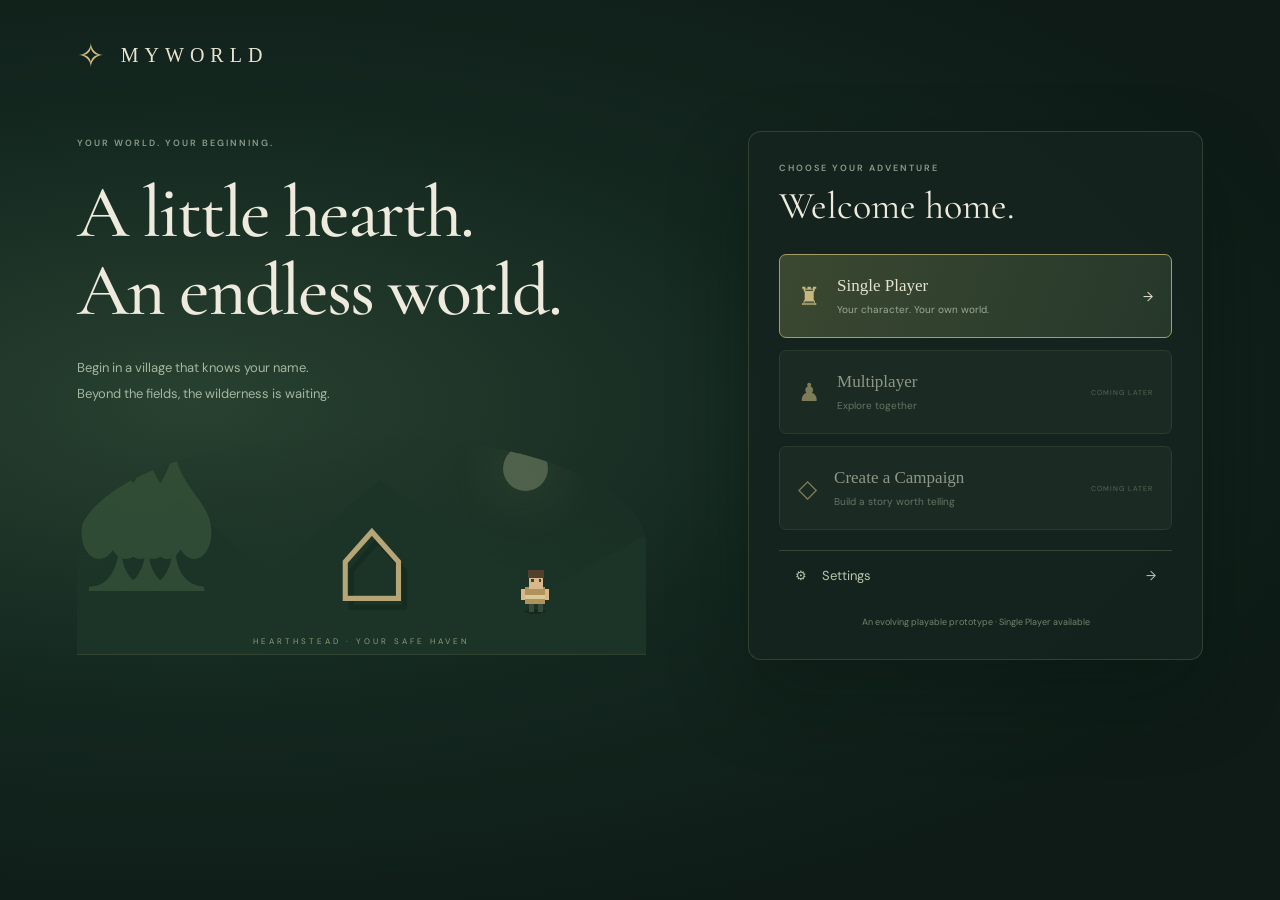
==== prototype/index.html @ 5b22a3a5 "init" ====
<!doctype html>
<html lang="en">
<head>
  <meta charset="utf-8"><meta name="viewport" content="width=device-width,initial-scale=1">
  <title>MyWorld — The Wilderlands</title>
  <link rel="stylesheet" href="style.css">
</head>
<body class="in-menu">
  <div id="opening" class="opening"></div>
  <main class="game-shell">
    <div class="viewport" id="viewport">
      <canvas id="world" tabindex="0" aria-label="Explore the world using arrow keys or WASD. Press E to interact."></canvas>
      <div class="hud-top-left">
        <div class="location-pill"><span class="live-dot"></span><span id="locationName">Hearthstead</span></div>
        <span class="eyebrow" id="lifeStatus">☀ 07:40 · Safe haven</span>
        <span class="world-label" id="worldName">Ashwood Expanse</span>
      </div>
      <nav class="hud-top-right" aria-label="Game controls">
        <button id="mapToggle" class="quiet">Atlas <kbd>M</kbd></button>
        <button id="questButton" class="quiet">Quests</button>
        <button id="gameSettings" class="quiet">Settings</button>
        <button id="gameMenu" class="quiet">Menu</button>
      </nav>
      <section id="atlasInfo" class="atlas-info" hidden aria-label="Atlas information">
        <span class="eyebrow">YOUR DISCOVERED WORLD</span>
        <strong id="explored">0% explored</strong>
        <span id="coordinates"></span>
        <div class="legend"><span><i class="safe"></i> Safe haven</span><span><i class="town"></i> Settlement</span><span><i class="ruin"></i> Ruins</span><span><i class="rift"></i> Rift</span></div>
      </section>
      <section class="player-hud" aria-label="Character status">
        <div class="avatar" id="travellerAvatar"></div>
        <div class="player-hud-details"><div class="eyebrow"><span id="travellerLabel">Traveller</span><span id="level">LV. 1</span></div><div class="health-row"><span>HP</span><div class="health-track"><i id="hpBar"></i></div><b id="hpText">60 / 60</b></div><div class="player-resources"><span id="wallet">45 gold</span><span id="petStatus">No companion yet</span></div></div>
      </section>
      <nav class="hud-bottom-right" aria-label="Your belongings">
        <button id="rest" class="quiet" title="Return to your village">⌂ Home</button>
        <button id="satchel" class="quiet">Food & companion</button>
        <button id="binder" class="binder-button">▤ Bustagam <span id="cardCount">4 cards</span></button>
        <button id="sound" class="quiet" title="Toggle ambient sound" aria-label="Toggle ambient sound">♫ Off</button>
      </nav>
      <div id="speechBubble" class="speech-bubble" hidden role="region" aria-label="Character conversation"></div>
      <div id="prompt" class="interaction-prompt" hidden><kbd>E</kbd><span>Interact</span></div>
      <div id="toast" class="toast" role="status"></div>
      <div class="touch-controls"><button data-move="0,-1" aria-label="Move north">↑</button><div><button data-move="-1,0" aria-label="Move west">←</button><button id="touchInteract">E</button><button data-move="1,0" aria-label="Move east">→</button></div><button data-move="0,1" aria-label="Move south">↓</button></div>
    </div>
  </main>
  <dialog id="modal"><div id="modalContent"></div></dialog>
  <script src="world-life.js"></script>
  <script src="game.js"></script>
  <script>bootGame();</script>
</body></html>
---- prototype/style.css ----
@import url('https://fonts.googleapis.com/css2?family=Cormorant+Garamond:wght@400;500;600;700&family=DM+Sans:wght@400;500;600;700&display=swap');
.opening[hidden]{display:none}.opening{position:fixed;inset:0;z-index:200;overflow:auto;background:radial-gradient(ellipse at 15% 45%,#284130 0%,#13271f 42%,#0e1b17 80%);padding:34px 6vw 42px}.in-menu>header,.in-menu>main{visibility:hidden;pointer-events:none}.in-menu{overflow:hidden}.opening-brand{display:flex;align-items:center;gap:16px;color:#d5bd83;font-size:33px}.opening-brand span{font:20px Georgia,serif;letter-spacing:6px;color:#e9e4cf}.menu-layout{max-width:1200px;margin:6vh auto 0;display:grid;grid-template-columns:1.25fr 1fr;gap:8vw;align-items:center}.menu-story h1{font-size:clamp(50px,5.8vw,88px);line-height:1.05;letter-spacing:-2px;margin:25px 0}.menu-story>p{font-size:13px;line-height:2;color:#a5b6a0}.menu-options{border:1px solid #50604480;border-radius:13px;background:#15241ee8;padding:30px;box-shadow:0 35px 80px #06120c55}.menu-options h2{font:38px 'Cormorant Garamond',Georgia,serif;margin:9px 0 25px}.mode-option{width:100%;display:flex;gap:17px;align-items:center;text-align:left;padding:21px 18px;border:1px solid #3b4b3c;border-radius:7px;background:#203128;color:#e2e3cf;margin:12px 0}.mode-option.active{border-color:#a59c68;background:linear-gradient(110deg,#3b4831,#26382b)}.mode-option>span:nth-child(2){flex:1}.mode-option b{display:block;font-family:Georgia,serif;font-size:17px;font-weight:400}.mode-option small{display:block;font-size:10px;color:#99ab95;margin-top:7px}.mode-option em{font-size:7px;font-style:normal;letter-spacing:1px;color:#84977e}.mode-option:disabled{opacity:.6;filter:none}.mode-symbol{color:#c5b77e;font-size:25px}.settings-option{width:100%;display:flex;gap:15px;align-items:center;padding:16px;border:0;border-top:1px solid #354837;background:none;color:#b9c6ad;margin-top:20px}.settings-option span{flex:1;text-align:left}.menu-footnote{font-size:9px;color:#71866f;text-align:center;line-height:1.6;margin-top:15px}.menu-landscape{height:220px;position:relative;overflow:hidden;isolation:isolate;margin-top:28px;border-bottom:1px solid #75825a4d;background:linear-gradient(0deg,#1d3729,#233f2e00);border-radius:100% 100% 0 0}.menu-moon{position:absolute;left:75%;top:5%;width:45px;height:45px;background:#c6cda04d;box-shadow:0 0 60px #bdc68e33;border-radius:50%}.menu-mountains{position:absolute;inset:45px -20px 0;background:#1c3428;clip-path:polygon(0 80%,20% 10%,35% 55%,53% 0,80% 65%,100% 25%,100% 100%,0 100%)}.menu-trees{position:absolute;bottom:40px;left:0;letter-spacing:-45px;font-size:160px;color:#355239;transform:scaleY(1.5);opacity:.8}.menu-house{position:absolute;bottom:32px;left:45%;font-size:130px;color:#b6a576;line-height:1;text-shadow:6px 9px #172c20}.menu-traveller{position:absolute;bottom:30px;right:16%;width:40px;height:60px;image-rendering:pixelated}.menu-caption{position:absolute;bottom:8px;left:0;right:0;text-align:center;color:#8c9c76;font-size:8px;letter-spacing:3px}.flow-panel{max-width:1000px;margin:0 auto;padding:18px 0 35px}.flow-panel.narrow{max-width:480px;margin:6vh auto}.flow-panel h1{font-size:51px;line-height:1.1;margin:15px 0}.flow-panel>p{font-size:12px;color:#a0b39c;line-height:1.9}.back-link{background:none;color:#b6c6aa;border:0;padding:8px 0;margin-bottom:35px;font-size:11px}.character-layout{display:grid;grid-template-columns:.8fr 1.2fr;gap:45px;margin-top:25px}.gender-options{display:flex;gap:12px;margin-top:17px}.gender-card{flex:1;text-align:center;background:#182a20;border:1px solid #3d523d;color:#d7dfc5;border-radius:7px;padding:15px}.gender-card.selected{border:1px solid #d5bd83;background:#314430;box-shadow:inset 0 0 0 1px #d5bd8340}.gender-card svg{display:block;width:75px;height:95px;margin:0 auto 9px}.gender-card b{display:block;font-size:12px}.gender-card small{display:block;color:#90a287;font-size:9px;margin-top:7px}.pillar-editor{border:1px solid #3d523b;padding:23px;border-radius:9px;background:#17291f}.allocation-heading{display:flex;justify-content:space-between;gap:10px;color:#d5bd83;letter-spacing:1px;font-size:10px}.allocation-heading b{letter-spacing:0}.pillar-editor>p{font-size:10px;color:#9bad91;line-height:1.8;margin:12px 0}.allocation-row{display:flex;align-items:center;gap:10px;padding:13px 0;border-bottom:1px solid #314630}.allocation-row>div{flex:1}.allocation-row b{font-size:11px;font-weight:500}.allocation-row small{display:block;color:#90a187;font-size:9px;margin-top:5px}.pillar-icon{font-size:20px;color:#c2ba88;width:26px}.allocation-row>button{height:27px;width:27px;border:1px solid #5d6c48;background:#2b3f2b;color:#d5d9b9;border-radius:4px;font-size:16px}.allocation-row>strong{min-width:16px;text-align:center;font-size:13px;color:#d5bd83}.allocation-buttons{display:flex;gap:8px;margin-top:18px}.allocation-buttons button{flex:1}.creation-summary{padding:15px;background:#263c29;color:#c4cba6;border-radius:5px;font-size:11px;line-height:1.7;margin-top:19px}.start-journey{max-width:360px;margin:25px 0 0 auto}.replace-note{color:#bfac78!important;margin-top:16px!important;font-size:10px!important}.motion-setting{display:flex;align-items:center;gap:10px;margin:25px 0;font-size:12px}.motion-setting input{width:auto;accent-color:#c9b67f}.flow-panel.narrow label{margin-top:22px}.brand-button{border:0;background:none;padding:0}.village-status{display:flex;gap:16px;align-items:center;margin:-7px 0 16px;color:#b8cba6;font-size:11px}.village-status>span:last-child{color:#90a186;margin-left:auto;font-size:10px}.village-status button{font-size:10px;padding:7px 12px}.avatar svg{height:48px;width:37px}.shop-wallet{padding:12px;background:#263c29;color:#d1d6b6;border-radius:5px;margin:15px 0}.shop-wallet b{float:right;color:#e3c983}.shop-item{display:flex;align-items:center;gap:15px;padding:17px 0;border-bottom:1px solid #354c35}.shop-item>span{color:#d5bd83;font-size:26px;width:30px}.shop-item>div{flex:1}.shop-item b{display:block;font:17px Georgia,serif;color:#e5ddbd}.shop-item small{display:block;color:#9bad91;font-size:10px;line-height:1.7;margin-top:7px}.shop-item .quiet{min-width:70px;white-space:nowrap}.animal-response{background:#283e2c;padding:17px;border-radius:5px;color:#d8d8b9;margin:15px 0;font:18px Georgia,serif}.large-text .intro,.large-text .chapter p,.large-text dialog p,.large-text .shop-item small,.large-text .allocation-row small,.large-text .flow-panel>p{font-size:calc(12px * var(--text-scale,1))}.large-text button,.large-text input,.large-text select{font-size:calc(11px * var(--text-scale,1))}
@media(max-width:850px){.opening{padding:25px}.menu-layout{gap:25px;grid-template-columns:1fr 1fr;margin-top:5vh}.menu-options{padding:22px}.menu-story h1{font-size:50px}.mode-option{padding:17px 13px;gap:12px}.mode-option em{font-size:6px}.character-layout{gap:20px}.pillar-editor{padding:17px}.menu-landscape{height:180px}}@media(max-width:600px){.opening{padding:20px 18px}.menu-layout{display:flex;flex-direction:column;margin-top:25px;align-items:stretch;gap:18px}.menu-story h1{font-size:44px;margin:15px 0}.menu-story>p{font-size:11px}.menu-landscape{display:none}.menu-options{padding:20px}.menu-options h2{font-size:29px;margin-bottom:15px}.mode-option{padding:16px;margin:9px 0}.mode-option b{font-size:15px}.mode-option em{font-size:6px}.menu-footnote{font-size:8px}.flow-panel.narrow{margin:12px auto}.flow-panel h1{font-size:36px}.back-link{margin-bottom:22px}.character-layout{grid-template-columns:1fr;gap:20px}.gender-card svg{height:75px}.gender-options{margin-top:12px}.allocation-row{padding:13px 0}.allocation-row small{font-size:10px}.start-journey{max-width:none}.village-status{gap:8px;flex-wrap:wrap;font-size:10px}.village-status>span:last-child{font-size:9px}.header-right button{margin-left:7px}.world-toolbar .eyebrow{font-size:7px;letter-spacing:1px}.shop-item{gap:10px}.shop-item small{font-size:10px}}
:root{--bg:#101b19;--panel:#16231f;--border:#2a3931;--text:#eeeade;--muted:#8b9b8b;--accent:#d5bd83;--green:#b5cc9b}*{box-sizing:border-box}body{margin:0;background:var(--bg);color:var(--text);font-family:'DM Sans',sans-serif;font-size:13px}button,input,select{font:inherit}button{cursor:pointer;transition:background .15s,transform .15s}button:hover{filter:brightness(1.18)}button:active{transform:translateY(1px)}button:disabled{opacity:.45;cursor:default}button:focus-visible,input:focus-visible,select:focus-visible,canvas:focus-visible{outline:2px solid var(--accent);outline-offset:3px}header{height:78px;border-bottom:1px solid var(--border);padding:0 38px;display:flex;align-items:center;justify-content:space-between}.brand{font-size:21px;letter-spacing:5px;color:var(--text);text-decoration:none;font-family:Georgia,serif;display:flex;align-items:center;gap:14px}.brand-icon{color:var(--accent);font-size:36px}.brand small{font-family:'DM Sans',sans-serif;letter-spacing:2px;font-size:9px;color:var(--muted);margin-left:14px;border-left:1px solid var(--border);padding-left:24px}.header-right{display:flex;align-items:center;gap:9px;font-size:9px;letter-spacing:1.5px;color:var(--muted)}.live-dot{width:6px;height:6px;background:#b7cb98;border-radius:50%;display:inline-block;box-shadow:0 0 9px #b7cb9840}.quiet{border:1px solid var(--border);background:transparent;color:var(--text);padding:9px 13px;border-radius:5px;font-size:11px}.header-right button{margin-left:25px;letter-spacing:0}.header-right button span{margin-left:12px;border:1px solid var(--border);border-radius:50%;padding:0 4px}main{display:grid;grid-template-columns:285px minmax(0,1fr);max-width:1800px;margin:auto}.sidebar{padding:34px 28px 20px;border-right:1px solid var(--border);min-height:calc(100vh - 78px)}.eyebrow{font-size:9px;font-weight:600;letter-spacing:2px;color:var(--muted)}h1,h2,h3,p{margin:0}h1{font-family:'Cormorant Garamond',Georgia,serif;font-size:55px;line-height:.98;letter-spacing:-1.6px;font-weight:500;margin:20px 0 15px}h1 span{color:var(--accent)}.intro{color:var(--muted);line-height:1.9;font-size:12px}.world-card{border:1px solid var(--border);background:#ffffff02;border-radius:7px;padding:17px;margin-top:28px}.section-heading{font-size:9px;letter-spacing:1.5px;display:flex;justify-content:space-between;color:var(--accent);margin-bottom:21px}label{font-size:10px;color:#aab5a7;display:block;margin:12px 0 8px}.seed-row{display:flex;gap:6px}input,select{width:100%;min-width:0;background:#101b18;color:#dddcc9;border:1px solid var(--border);border-radius:4px;padding:10px;font-size:11px}.seed-row input{font-family:monospace;font-size:11px}.seed-row button{color:var(--accent);background:#22312a;border:1px solid var(--border);border-radius:4px;font-size:20px;width:36px;flex-shrink:0}.primary{background:var(--accent);color:#233021;border:0;border-radius:4px;padding:12px 13px;font-weight:700;display:flex;justify-content:space-between;align-items:center;width:100%;margin-top:18px;font-size:11px}.primary span{font-size:18px}.small{font-size:9px}.muted{color:var(--muted)}.world-card p{text-align:center;margin-top:11px}.chapter{margin-top:30px}.chapter .eyebrow{display:flex;justify-content:space-between}.chapter h2{font-family:'Cormorant Garamond',Georgia,serif;font-size:26px;font-weight:500;margin:10px 0}.chapter p{font-size:11px;color:var(--muted);line-height:1.9}.quest-item{display:flex;gap:10px;align-items:center;border-bottom:1px solid #2a393188;padding:12px 0;font-size:10px;color:#b6c1af}.quest-item b{font-size:15px;color:var(--accent);font-weight:400}.quest-item.done{color:#789b70}.sidebar-bottom{margin-top:26px;padding-top:18px;display:flex;gap:12px;align-items:center;color:#667b68}.compass{font-size:40px}.sidebar-bottom p{font-family:Georgia,serif;font-style:italic;font-size:11px;line-height:1.6}.sidebar-bottom>span:last-child{margin-left:auto;font-size:10px}.game-column{padding:28px 30px 20px;min-width:0}.world-toolbar{display:flex;align-items:center;justify-content:space-between;margin-bottom:19px}.world-toolbar h2{font-family:'Cormorant Garamond',Georgia,serif;font-size:31px;font-weight:500;margin-top:4px}.toolbar-actions{display:flex;align-items:center;gap:9px}.toolbar-actions>span{font-size:10px;color:var(--muted);margin-right:10px}kbd{font-family:inherit;display:inline-block;font-size:9px;background:#ffffff07;border:1px solid #ffffff25;border-bottom-width:2px;border-radius:3px;padding:2px 5px;min-width:19px;text-align:center;color:#d3d5bf}.toolbar-actions kbd{margin-left:8px}.viewport{height:clamp(360px,55vh,680px);position:relative;overflow:hidden;border:1px solid #475441;border-radius:9px;background:#1e3b2f;box-shadow:0 18px 50px #0003}canvas{display:block;width:100%;height:100%;image-rendering:pixelated;outline:none!important}.location-pill{position:absolute;top:19px;left:20px;background:#12221cda;border:1px solid #6c81554d;padding:10px 13px;border-radius:4px;display:flex;gap:9px;align-items:center;font-size:10px;color:#e1e4cd;pointer-events:none}.world-coordinate{position:absolute;top:27px;right:21px;font-size:9px;color:#ecedd0b3;letter-spacing:2px;pointer-events:none}.world-badge{position:absolute;right:22px;bottom:50px;color:#eeebc9b0;font-family:Georgia,serif;font-size:12px;letter-spacing:3px;text-align:center;pointer-events:none}.world-badge>span{display:block;font-size:29px;margin-bottom:5px;color:#e1c690}.world-badge small{display:block;letter-spacing:2px;font-family:monospace;font-size:8px;margin-top:6px}.controls-hint{position:absolute;bottom:0;left:0;right:0;height:36px;display:flex;align-items:center;gap:23px;justify-content:center;background:#0d1f17b8;font-size:9px;color:#bec8b0}.controls-hint span{display:flex;align-items:center;gap:4px}.interaction-prompt{position:absolute;bottom:65px;left:50%;transform:translateX(-50%);background:#efe4c7;color:#263527;box-shadow:0 4px 18px #0005;border:1px solid #b9a779;border-radius:5px;padding:11px 16px;white-space:nowrap;font-size:12px}.interaction-prompt kbd{background:#273e2c;color:#f4eccc;margin-right:9px;border-color:#455342}.toast{position:absolute;top:70px;left:50%;transform:translateX(-50%) translateY(-10px);background:#11251dec;color:#eee2b9;border:1px solid #73835e;border-radius:5px;padding:12px 20px;font-size:11px;opacity:0;transition:.2s;pointer-events:none;max-width:85%;text-align:center}.toast.show{opacity:1;transform:translateX(-50%) translateY(0)}.under-map{display:flex;justify-content:space-between;align-items:center;margin:14px 0 22px;font-size:9px;color:var(--muted);gap:10px}.legend{display:flex;gap:18px}.legend span{display:flex;align-items:center;gap:6px}.legend i{display:block;width:6px;height:6px;transform:rotate(45deg)}.safe{background:#c4d29f}.town{background:#d9b474}.ruin{background:#94a7ab}.rift{background:#ba9ed3}.save-note{font-size:8px;color:#687c69}.bottom-panels{display:grid;grid-template-columns:1.15fr 1fr;gap:16px}.traveller-panel,.binder-panel{border:1px solid var(--border);border-radius:6px;display:flex;align-items:center;padding:18px;gap:15px;background:#ffffff02}.avatar{width:44px;height:54px;background:#273629;border:1px solid #415039;display:grid;place-items:center;font-size:31px;color:var(--accent);border-radius:4px}.traveller-details{flex:1}.traveller-details .eyebrow{font-size:8px;letter-spacing:1px;display:flex;justify-content:space-between;gap:10px}.traveller-details .eyebrow span{color:var(--accent)}h3{font-family:'Cormorant Garamond',Georgia,serif;font-size:18px;font-weight:500;margin-top:6px}.health-row{display:flex;align-items:center;gap:8px;font-size:8px;margin-top:11px;color:#a4b49b}.health-track{height:4px;background:#29392c;flex:1;border-radius:3px;overflow:hidden}.health-track i{display:block;height:100%;background:#a9c18b;width:100%;transition:width .3s}.health-row b{font-size:8px;font-weight:400;white-space:nowrap}.traveller-panel>button{font-size:9px;padding:7px;max-width:85px}.binder-panel{justify-content:space-between}.binder-panel .eyebrow{font-size:8px}.binder-panel h3{font-size:18px}.binder-button{background:#24332a;color:var(--accent);border:1px solid #40503b;border-radius:4px;white-space:nowrap;padding:11px;font-size:12px}.binder-button span{margin:0 8px;font-size:10px}.journal-strip{margin-top:19px;display:flex;gap:16px;align-items:center;color:var(--muted);font-size:10px}.journal-strip .eyebrow{font-size:8px;white-space:nowrap}.journal-strip>span:last-child{margin-left:auto;color:var(--accent)}dialog{background:#17271f;color:var(--text);border:1px solid #617153;border-radius:12px;padding:30px;width:580px;max-width:calc(100% - 28px);box-shadow:0 30px 100px #0009}dialog::backdrop{background:#060e0be0;backdrop-filter:blur(5px)}dialog h2{font-family:'Cormorant Garamond',Georgia,serif;font-size:35px;font-weight:500;margin:10px 0}dialog p{color:#a8b6a1;line-height:1.8;font-size:12px;margin:10px 0}dialog .close{float:right;background:none;border:1px solid var(--border);color:var(--muted);border-radius:4px;padding:4px 9px}dialog .actions{display:flex;gap:8px;margin-top:17px;flex-wrap:wrap}dialog .actions button{flex:1}.modal-icon{font-size:38px;color:var(--accent);margin-top:12px}.combat-hp{display:flex;justify-content:space-between;padding:15px;background:#0c1b15;border-radius:5px;margin:15px 0;font-size:12px}.combat-hp b{color:#c6d9a9}.card-grid{display:grid;grid-template-columns:repeat(2,1fr);gap:9px;margin:15px 0}.play-card{padding:17px 13px;text-align:left;border:1px solid #475d3c;border-radius:6px;background:linear-gradient(135deg,#2d412e,#18291f);color:#eee8cd}.play-card strong{display:block;font-family:Georgia,serif;font-weight:400;font-size:16px;margin:6px 0}.play-card small{display:block;color:#a6b69b;font-size:10px;line-height:1.7}.play-card .symbol{color:var(--accent);font-size:23px}.dice-label{font-size:11px;color:var(--accent);display:flex;gap:8px;align-items:center;margin-top:14px}.combat-log{font-size:11px!important;min-height:40px;background:#102017;padding:10px 12px;border-left:2px solid var(--accent)}.pillars{display:grid;grid-template-columns:repeat(3,1fr);gap:6px;margin:14px 0}.pillars div{padding:9px;background:#24382a;font-size:10px;color:#bdc8b0}.pillars b{float:right;color:var(--accent)}.touch-controls{display:none}.atlas-note{position:absolute;top:65px;left:20px;background:#12221cd9;color:var(--accent);padding:7px;font-size:9px}
@media(min-width:1600px){.sidebar{padding-top:45px}.game-column{padding-top:36px}.world-card{margin-top:40px}.chapter{margin-top:40px}}@media(max-width:1150px){main{grid-template-columns:240px minmax(0,1fr)}.sidebar{padding:28px 20px}h1{font-size:48px}.game-column{padding:25px 20px}.bottom-panels{grid-template-columns:1fr}.binder-panel{padding:13px 18px}.save-note{display:none}.legend{gap:13px}.brand small{display:none}.controls-hint{gap:10px}.controls-hint span:last-child{display:none}.header-right{font-size:8px}}@media(max-width:740px){header{padding:0 17px;height:62px}.brand{font-size:17px;gap:7px}.header-right>span{display:none}.header-right button{margin:0;font-size:10px}main{display:flex;flex-direction:column}.sidebar{min-height:0;border:0;padding:22px 18px 0;display:grid;grid-template-columns:1fr 1fr;gap:0 20px}.sidebar>.eyebrow{grid-column:1}h1{font-size:38px;margin:12px 0}.intro{font-size:10px}.world-card{grid-column:2;grid-row:1/5;margin:0;padding:13px}.section-heading{margin-bottom:8px;font-size:8px}.world-card label{font-size:9px;margin:9px 0 5px}.world-card .small{display:none}.primary{margin-top:10px;padding:10px;font-size:10px}.chapter{grid-column:1/-1;margin-top:22px}.chapter h2{font-size:23px}.chapter p{display:none}#questList{display:flex;gap:15px}.quest-item{flex:1;font-size:9px;border:0;padding:8px 0}.sidebar-bottom{display:none}.game-column{padding:18px 13px}.world-toolbar h2{font-size:26px}.world-toolbar .eyebrow{font-size:8px}.toolbar-actions>span{display:none}.toolbar-actions .quiet{padding:7px}.viewport{height:440px}.world-badge{display:none}.world-coordinate{font-size:8px}.legend{gap:12px;flex-wrap:wrap;font-size:8px}.controls-hint{justify-content:flex-start;padding-left:12px}.touch-controls{display:flex;position:absolute;right:12px;bottom:47px;flex-direction:column;align-items:center;gap:3px}.touch-controls button{background:#14271ddc;border:1px solid #8a9b6c;color:#edebce;width:36px;height:34px;border-radius:5px;touch-action:none}.touch-controls>div{display:flex;gap:3px}.interaction-prompt{bottom:75px;left:15px;transform:none;font-size:10px;padding:8px}.bottom-panels{gap:10px}.under-map{margin-bottom:13px}.journal-strip{font-size:9px;line-height:1.6}.journal-strip .eyebrow{display:none}.world-toolbar{gap:8px}dialog{padding:22px}.card-grid{gap:7px}}

/* The playable world owns the viewport; all game controls sit over the canvas. */
body:not(.in-menu){overflow:hidden}
.game-shell{position:fixed;inset:0;display:block;max-width:none;width:100%;height:100dvh;margin:0;padding:0;border:0}
.game-shell .viewport{position:absolute;inset:0;width:100%;height:100%;max-height:none;border:0;border-radius:0;box-shadow:none}
.game-shell canvas{width:100%;height:100%}
.hud-top-left{position:absolute;top:22px;left:24px;display:flex;align-items:flex-start;gap:8px;flex-direction:column;pointer-events:none}
.hud-top-left .location-pill{position:static;padding:10px 13px;background:#12221ce8;border-color:#71835866;box-shadow:0 3px 18px #0002}
.hud-top-left .eyebrow{padding:4px 5px;color:#d1d8b7;font-size:9px;text-shadow:0 2px 3px #102317}
.world-label{font:italic 12px Georgia,serif;color:#bfc8a4;padding-left:5px;text-shadow:0 2px 3px #102317}
.hud-top-right{position:absolute;top:22px;right:24px;display:flex;gap:7px}
.hud-top-right .quiet,.hud-bottom-right .quiet,.hud-bottom-right .binder-button{background:#14271ee8;border-color:#77846377;color:#e1e2c7;box-shadow:0 3px 16px #0002;padding:11px 15px;backdrop-filter:blur(8px)}
.hud-top-right .quiet{font-size:11px}
.hud-bottom-right{position:absolute;right:24px;bottom:24px;display:flex;gap:8px;align-items:center}
.player-hud{position:absolute;left:24px;bottom:24px;width:310px;display:flex;gap:12px;align-items:center;padding:13px 15px;border:1px solid #7a866355;border-radius:7px;background:#14271ee8;box-shadow:0 4px 22px #0003;backdrop-filter:blur(8px)}
.player-hud .avatar{flex-shrink:0;height:51px;width:41px;background:#2d432b}
.player-hud-details{min-width:0;flex:1}.player-hud .eyebrow{display:flex;justify-content:space-between;align-items:center;letter-spacing:1px;gap:12px;font-size:9px;color:#d2ca9a}
.player-hud .health-row{margin-top:10px;font-size:9px}.player-hud .health-track{height:5px}.player-hud .health-row b{font-size:9px}
.player-resources{display:flex;justify-content:space-between;gap:8px;font-size:9px;color:#b8c6a3;margin-top:10px}.player-resources>span:last-child{color:#97ac91;font-size:8px}
.atlas-info{position:absolute;left:24px;top:142px;background:#11261ef2;border:1px solid #77846366;border-radius:7px;padding:18px;display:flex;flex-direction:column;gap:12px;max-width:240px}
.atlas-info[hidden]{display:none}.atlas-info strong{font:24px Georgia,serif;font-weight:400;color:#dbd9b5}.atlas-info>span:not(.eyebrow){color:#a6b798;font-size:10px}.atlas-info .legend{flex-wrap:wrap;gap:13px;font-size:9px}
.speech-bubble{position:absolute;z-index:30;padding:14px 17px;background:#eee5c9;color:#35402c;border:1px solid #c7b889;border-radius:13px;box-shadow:0 8px 25px #10231655;pointer-events:auto;line-height:1.6}
.speech-bubble[hidden]{display:none}.speech-bubble::after{content:'';position:absolute;top:100%;left:calc(var(--speech-tail, 50%) - 8px);border-left:8px solid transparent;border-right:8px solid transparent;border-top:12px solid #eee5c9;filter:drop-shadow(0 2px 0 #c7b889)}
.speaker-name{font-size:9px;letter-spacing:1px;font-weight:700;text-transform:uppercase;color:#7d714a;margin-bottom:5px}.speech-bubble p{font:14px/1.65 Georgia,serif;margin:0;color:#35402c}.speech-actions{display:flex;gap:7px;flex-wrap:wrap;margin-top:11px}.speech-actions button{background:#526744;border:1px solid #41563a;color:#f3edda;border-radius:4px;padding:7px 10px;font-size:10px;line-height:1.4}.speech-actions button:hover{background:#405739}
.game-shell .interaction-prompt{bottom:130px;padding:9px 13px;font-size:11px;z-index:15}.game-shell .toast{top:104px;z-index:35}.quest-list small{display:block;font-size:10px;color:#8d9d83;margin-top:5px}.quest-list .quest-item{font-size:13px;padding:16px 0;gap:13px}.quest-list .quest-item b{font-size:21px}.game-shell .touch-controls{z-index:20}
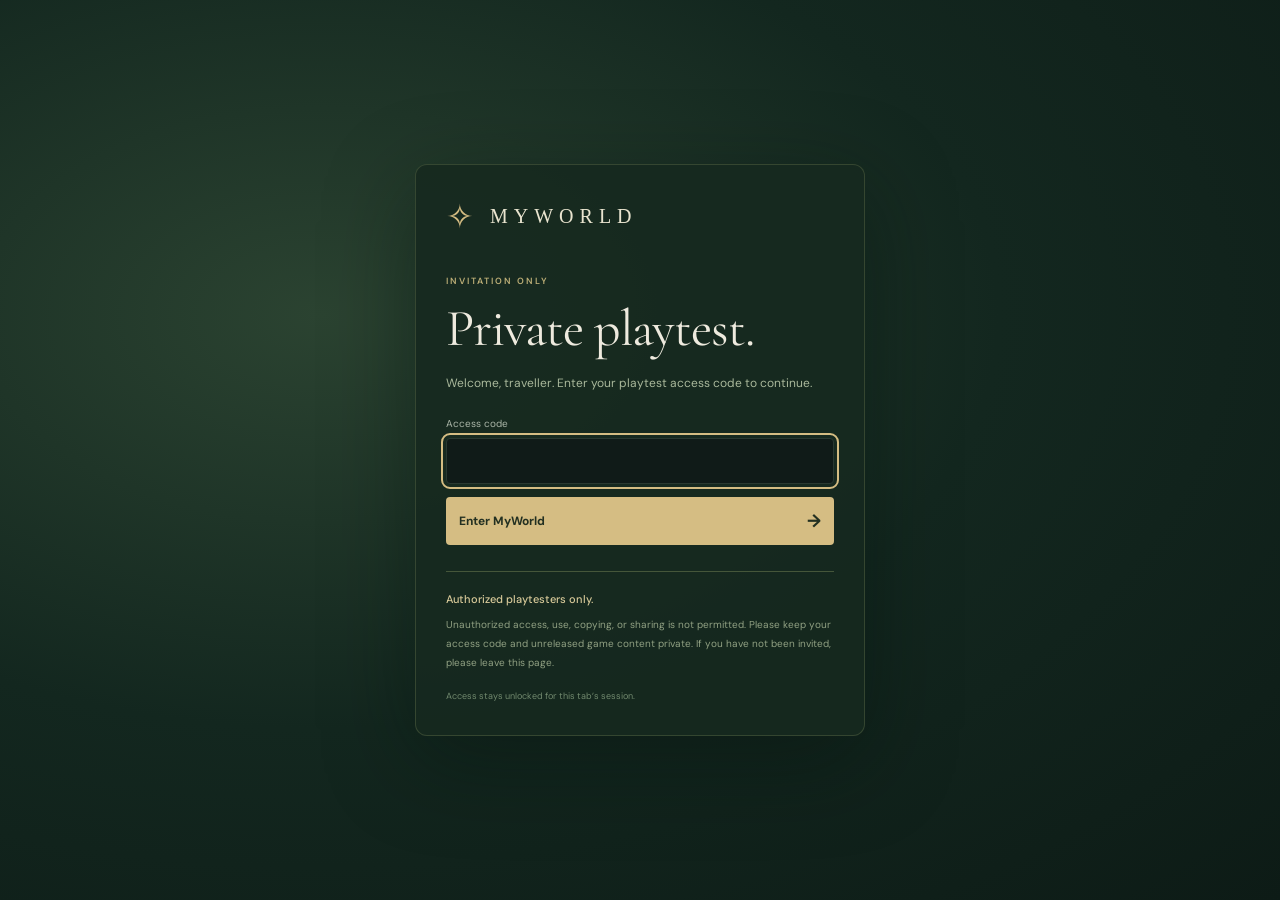
==== commit 033ec8aa: "Add Act 1 campaign, content editor, and combat enhancements" ====
--- a/prototype/index.html
+++ b/prototype/index.html
@@ -1,14 +1,38 @@
 <!doctype html>
 <html lang="en">
 <head>
-  <meta charset="utf-8"><meta name="viewport" content="width=device-width,initial-scale=1">
+  <meta charset="utf-8"><meta name="viewport" content="width=device-width,initial-scale=1,viewport-fit=cover">
   <title>MyWorld — The Wilderlands</title>
   <link rel="stylesheet" href="style.css">
+  <link rel="stylesheet" href="combat.css">
+  <link rel="stylesheet" href="combat-polish.css">
+  <link rel="stylesheet" href="guided.css">
+  <link rel="stylesheet" href="map-combat.css">
 </head>
-<body class="in-menu">
+<body class="in-menu access-locked">
+  <section id="accessGate" class="access-gate" aria-labelledby="accessTitle">
+    <div class="access-panel">
+      <div class="opening-brand">✧ <span>MYWORLD</span></div>
+      <div class="eyebrow">INVITATION ONLY</div>
+      <h1 id="accessTitle">Private playtest.</h1>
+      <p>Welcome, traveller. Enter your playtest access code to continue.</p>
+      <form id="accessForm">
+        <label for="accessCode">Access code</label>
+        <input id="accessCode" type="password" autocomplete="off" autocapitalize="characters" spellcheck="false" maxlength="64" required aria-describedby="accessError accessNotice">
+        <p id="accessError" class="access-error" role="alert"></p>
+        <button class="primary" id="accessSubmit" type="submit">Enter MyWorld <span>→</span></button>
+      </form>
+      <div id="accessNotice" class="access-notice"><strong>Authorized playtesters only.</strong><p>Unauthorized access, use, copying, or sharing is not permitted. Please keep your access code and unreleased game content private. If you have not been invited, please leave this page.</p></div>
+      <p class="access-session-note">Access stays unlocked for this tab’s session.</p>
+    </div>
+  </section>
   <div id="opening" class="opening"></div>
   <main class="game-shell">
     <div class="viewport" id="viewport">
+      <div class="map-zoom-controls" aria-label="Map zoom"><button id="zoomOut" aria-label="Zoom out">−</button><button id="zoomReset" aria-label="Reset map zoom"><span id="zoomValue">100%</span></button><button id="zoomIn" aria-label="Zoom in">+</button></div>
+      <div id="mapUnitPlayer" class="map-unit-hud player-unit" hidden></div><div id="mapUnitEnemy" class="map-unit-hud enemy-unit" hidden></div>
+      <section id="mapBattleStatus" class="map-battle-status" hidden aria-label="Map encounter status"></section>
+      <section id="mapBattlePanel" class="map-battle-panel" hidden aria-label="Combat cards and encounter results"></section>
       <canvas id="world" tabindex="0" aria-label="Explore the world using arrow keys or WASD. Press E to interact."></canvas>
       <div class="hud-top-left">
         <div class="location-pill"><span class="live-dot"></span><span id="locationName">Hearthstead</span></div>
@@ -18,8 +42,8 @@
       <nav class="hud-top-right" aria-label="Game controls">
         <button id="mapToggle" class="quiet">Atlas <kbd>M</kbd></button>
         <button id="questButton" class="quiet">Quests</button>
-        <button id="gameSettings" class="quiet">Settings</button>
-        <button id="gameMenu" class="quiet">Menu</button>
+        <button id="moreControls" class="quiet mobile-more" aria-expanded="false" aria-label="More game controls">☰</button><button id="gameSettings" class="quiet secondary-control">Settings</button>
+        <button id="gameMenu" class="quiet secondary-control">Menu</button>
       </nav>
       <section id="atlasInfo" class="atlas-info" hidden aria-label="Atlas information">
         <span class="eyebrow">YOUR DISCOVERED WORLD</span>
@@ -32,10 +56,10 @@
         <div class="player-hud-details"><div class="eyebrow"><span id="travellerLabel">Traveller</span><span id="level">LV. 1</span></div><div class="health-row"><span>HP</span><div class="health-track"><i id="hpBar"></i></div><b id="hpText">60 / 60</b></div><div class="player-resources"><span id="wallet">45 gold</span><span id="petStatus">No companion yet</span></div></div>
       </section>
       <nav class="hud-bottom-right" aria-label="Your belongings">
-        <button id="rest" class="quiet" title="Return to your village">⌂ Home</button>
+        <button id="rest" class="quiet secondary-control" title="Return to your village">⌂ Home</button>
         <button id="satchel" class="quiet">Food & companion</button>
         <button id="binder" class="binder-button">▤ Bustagam <span id="cardCount">4 cards</span></button>
-        <button id="sound" class="quiet" title="Toggle ambient sound" aria-label="Toggle ambient sound">♫ Off</button>
+        <button id="sound" class="quiet secondary-control" title="Toggle ambient sound" aria-label="Toggle ambient sound">♫ Off</button>
       </nav>
       <div id="speechBubble" class="speech-bubble" hidden role="region" aria-label="Character conversation"></div>
       <div id="prompt" class="interaction-prompt" hidden><kbd>E</kbd><span>Interact</span></div>
@@ -43,8 +67,24 @@
       <div class="touch-controls"><button data-move="0,-1" aria-label="Move north">↑</button><div><button data-move="-1,0" aria-label="Move west">←</button><button id="touchInteract">E</button><button data-move="1,0" aria-label="Move east">→</button></div><button data-move="0,1" aria-label="Move south">↓</button></div>
     </div>
   </main>
+  <section id="guidedCombat" class="guided-overlay" hidden tabindex="-1" aria-label="Guided combat"></section>
   <dialog id="modal"><div id="modalContent"></div></dialog>
+  <script src="act1-data.js"></script>
+  <script src="act1-world.js"></script>
+  <script src="act1-puzzles.js"></script>
+  <script src="access.js"></script>
   <script src="world-life.js"></script>
+  <script src="encounters.js"></script>
   <script src="game.js"></script>
-  <script>bootGame();</script>
+  <script src="combat-engine.js"></script>
+  <script src="combat-scene.js"></script>
+  <script src="guided-scene.js"></script>
+  <script src="combat.js"></script>
+  <script src="pixel-sprites.js"></script>
+  <script src="map-effects.js"></script>
+  <script src="map-combat.js"></script>
+  <script src="act1-state.js"></script>
+  <script src="act1.js"></script>
+  <script src="act1-campaign.js"></script>
+  <script>bootGame();initializeAccessGate();</script>
 </body></html>
--- a/prototype/style.css
+++ b/prototype/style.css
@@ -28,3 +28,30 @@
 .speech-bubble[hidden]{display:none}.speech-bubble::after{content:'';position:absolute;top:100%;left:calc(var(--speech-tail, 50%) - 8px);border-left:8px solid transparent;border-right:8px solid transparent;border-top:12px solid #eee5c9;filter:drop-shadow(0 2px 0 #c7b889)}
 .speaker-name{font-size:9px;letter-spacing:1px;font-weight:700;text-transform:uppercase;color:#7d714a;margin-bottom:5px}.speech-bubble p{font:14px/1.65 Georgia,serif;margin:0;color:#35402c}.speech-actions{display:flex;gap:7px;flex-wrap:wrap;margin-top:11px}.speech-actions button{background:#526744;border:1px solid #41563a;color:#f3edda;border-radius:4px;padding:7px 10px;font-size:10px;line-height:1.4}.speech-actions button:hover{background:#405739}
 .game-shell .interaction-prompt{bottom:130px;padding:9px 13px;font-size:11px;z-index:15}.game-shell .toast{top:104px;z-index:35}.quest-list small{display:block;font-size:10px;color:#8d9d83;margin-top:5px}.quest-list .quest-item{font-size:13px;padding:16px 0;gap:13px}.quest-list .quest-item b{font-size:21px}.game-shell .touch-controls{z-index:20}
+
+.mobile-more{display:none}.combat-opponent{display:flex;align-items:center;gap:16px;margin:12px 0}.combat-opponent svg{width:64px;height:64px;flex-shrink:0;background:#243b2a;border:1px solid #4c6242;border-radius:7px;padding:6px}.combat-opponent h2{font-size:30px;margin:0}
+@media(max-width:860px),(pointer:coarse){
+ body{overscroll-behavior:none;-webkit-tap-highlight-color:transparent}.game-shell canvas{touch-action:none}.opening{padding-top:max(20px,env(safe-area-inset-top));padding-bottom:max(25px,env(safe-area-inset-bottom));-webkit-overflow-scrolling:touch}
+ .hud-top-left{top:max(12px,env(safe-area-inset-top));left:max(12px,env(safe-area-inset-left));gap:5px;max-width:48%}.hud-top-left .location-pill{max-width:100%;font-size:10px;line-height:1.4;padding:9px 10px}.hud-top-left .eyebrow{font-size:8px;letter-spacing:.6px}.world-label{display:none}
+ .hud-top-right{top:max(12px,env(safe-area-inset-top));right:max(12px,env(safe-area-inset-right));display:grid;grid-template-columns:repeat(3,auto);gap:5px}.hud-top-right .quiet{min-width:44px;min-height:44px;padding:9px;font-size:10px}.hud-top-right kbd{display:none}.mobile-more{display:block}.game-shell .secondary-control{display:none}.controls-expanded .hud-top-right .secondary-control{display:block;grid-column:1/-1}.controls-expanded .hud-bottom-right .secondary-control{display:block}
+ .player-hud{top:102px;bottom:auto;left:12px;width:210px;padding:9px 10px;gap:8px;pointer-events:none;background:#14271ecc}.player-hud .avatar{height:43px;width:34px}.player-hud .avatar svg{height:39px;width:30px}.player-hud .eyebrow{font-size:8px}.player-resources{font-size:8px;gap:5px}.player-resources>span:last-child{font-size:7px}.player-hud .health-row{margin-top:7px}.player-resources{margin-top:7px}
+ .hud-bottom-right{right:max(12px,env(safe-area-inset-right));bottom:max(20px,env(safe-area-inset-bottom));display:flex;flex-direction:column;align-items:stretch;gap:7px;max-width:155px}.hud-bottom-right .quiet,.hud-bottom-right .binder-button{min-height:48px;font-size:10px;padding:10px 11px}.hud-bottom-right .binder-button span{font-size:9px;margin-left:4px;margin-right:0}
+ .game-shell .touch-controls{display:flex;position:absolute;left:max(14px,env(safe-area-inset-left));right:auto;bottom:max(20px,env(safe-area-inset-bottom));gap:5px;align-items:center;touch-action:none}.game-shell .touch-controls>div{gap:5px}.game-shell .touch-controls button{width:48px;height:48px;font-size:19px;border:1px solid #a6b88788;background:#173324d9;color:#eee4be;user-select:none;-webkit-user-select:none;touch-action:none;border-radius:9px;box-shadow:0 3px 10px #0003}.game-shell .touch-controls #touchInteract{background:#d2bd86;color:#273d29;border-color:#eddfb5;font-size:15px;font-weight:700}
+ .game-shell .interaction-prompt{left:50%;transform:translateX(-50%);bottom:193px;max-width:calc(100% - 28px);white-space:normal;font-size:10px;text-align:center}.game-shell .toast{top:195px;max-width:calc(100% - 25px);width:max-content;font-size:10px;padding:10px 13px;line-height:1.6}.atlas-info{top:195px;left:12px;max-width:200px;padding:13px}.atlas-info strong{font-size:21px}.atlas-info .eyebrow{font-size:8px}
+ .speech-bubble{padding:12px 14px}.speech-bubble p{font-size:14px}.speech-actions button{min-height:44px;font-size:12px;padding:10px 12px;flex:1}.speaker-name{font-size:9px}
+ dialog{width:min(580px,calc(100vw - 20px));max-width:calc(100vw - 20px);max-height:calc(100dvh - 24px);padding:19px;overflow-y:auto;overscroll-behavior:contain;-webkit-overflow-scrolling:touch}dialog .close{min-width:44px;min-height:44px;font-size:19px}dialog .actions button{min-height:44px}dialog h2{font-size:29px}dialog p{font-size:12px}.combat-opponent{gap:12px;margin:9px 0}.combat-opponent svg{width:52px;height:52px}.combat-opponent h2{font-size:25px}.combat-hp{font-size:10px;padding:11px;gap:10px;flex-wrap:wrap}.play-card{min-height:108px;padding:12px}.play-card strong{font-size:15px}.play-card small{font-size:10px}.dice-label{font-size:12px;flex-wrap:wrap;gap:10px}.dice-label input{min-width:24px;min-height:24px}.shop-item .quiet{min-height:44px}.flow-panel input,.flow-panel select{min-height:44px;font-size:16px}.allocation-row>button{height:44px;width:44px}.flow-panel button,.menu-options button{min-height:44px}.allocation-row{gap:8px}.allocation-row small{font-size:9px}.pillar-editor{padding:15px}.flow-panel .primary{font-size:12px;min-height:48px}.opening .back-link{font-size:12px}
+}
+@media(max-width:380px){.hud-top-left{max-width:45%}.hud-top-left .location-pill{font-size:9px;padding:8px}.hud-top-right{gap:3px}.hud-top-right .quiet{padding:8px 6px;font-size:9px}.player-hud{width:198px}.allocation-row .pillar-icon{display:none}.hud-bottom-right{max-width:140px}.game-shell .touch-controls button{width:44px;height:44px}}
+@media(max-height:520px) and (orientation:landscape){.game-shell .player-hud{top:auto;bottom:14px;left:180px;width:215px}.game-shell .touch-controls{bottom:12px;gap:3px}.game-shell .touch-controls>div{gap:3px}.game-shell .touch-controls button{width:44px;height:42px}.game-shell .hud-bottom-right{bottom:12px}.game-shell .interaction-prompt{bottom:125px;font-size:10px}.game-shell .toast{top:78px}.atlas-info{top:90px;padding:12px}.hud-top-left .eyebrow{font-size:8px}}
+
+@media(max-width:860px),(pointer:coarse){.game-shell .touch-controls{flex-direction:column}}
+
+.access-gate{position:fixed;inset:0;z-index:400;display:grid;place-items:center;padding:28px 20px;overflow:auto;background:radial-gradient(ellipse at 25% 35%,#2b4331,#13271f 50%,#0d1b16)}.access-gate[hidden]{display:none}.access-locked #opening,.access-locked .game-shell{visibility:hidden;pointer-events:none}.access-panel{width:100%;max-width:450px;padding:30px;border:1px solid #64734b66;border-radius:12px;background:#17291fe8;box-shadow:0 25px 90px #06120d66}.access-panel .opening-brand{margin-bottom:37px}.access-panel .eyebrow{color:#bcae76;font-size:9px}.access-panel h1{font:52px/1.05 'Cormorant Garamond',Georgia,serif;letter-spacing:-1px;margin:15px 0}.access-panel>p{font-size:12px;line-height:1.9;color:#a9b89b}.access-panel form{margin:22px 0 26px}.access-panel input{font-size:16px;min-height:46px;letter-spacing:2px}.access-panel .primary{min-height:47px;font-size:12px;margin-top:13px}.access-error{font-size:11px;line-height:1.7;color:#e2af8c;min-height:0;margin-top:8px}.access-error:empty{display:none}.access-notice{border-top:1px solid #45563a;padding-top:18px}.access-notice strong{font-size:11px;color:#d7c999;font-weight:500}.access-notice p{color:#91a183;font-size:10px;line-height:1.9;margin-top:8px}.access-panel .access-session-note{font-size:9px;color:#71896e;margin-top:16px}.access-panel input[aria-invalid=true]{border-color:#ce9b70}
+@media(max-width:600px){.access-gate{padding:16px}.access-panel{padding:24px 21px}.access-panel h1{font-size:43px}.access-panel .opening-brand{margin-bottom:27px}.access-panel input{min-height:48px}.access-panel .primary{min-height:48px}.access-notice p{font-size:11px}}
+/* Simultaneous card-combat review arena. */
+dialog.battle-dialog{width:980px;max-width:calc(100vw - 24px);padding:28px;background:#13291f;max-height:calc(100dvh - 24px);overflow:auto}.battle-header{display:flex;justify-content:space-between;align-items:center}.battle-header h2{margin:10px 0 20px;font-size:38px}.battle-seal{font-size:40px;color:#cdbb85}.battle-fighters{display:grid;grid-template-columns:1fr 1fr;gap:15px}.fighter{display:flex;align-items:center;gap:13px;padding:17px;background:#20392b;border:1px solid #5e73524d;border-radius:10px}.fighter>svg,.bear-portrait{width:58px;height:65px;flex-shrink:0}.bear-portrait{font-size:45px}.fighter>div{flex:1}.fighter strong{font:22px Georgia;color:#eddfb7}.fighter p{font-size:12px;margin:7px 0}.fighter small{display:block;font-size:10px;color:#b7c8aa;margin-top:7px}.fighter meter{width:100%;height:10px;accent-color:#a5b77b}.enemy{background:#352f27}.battle-hint{font-size:12px;line-height:1.8;max-width:750px}.battle-cards{display:grid;grid-template-columns:repeat(4,minmax(0,1fr));gap:12px;margin:20px 0}.battle-card{border:1px solid #637552;border-radius:9px;overflow:hidden;background:linear-gradient(150deg,#304a34,#1d3327)}.battle-card.selected{border-color:#edcc83;box-shadow:0 0 0 2px #edcc8355}.battle-card>button:first-child{display:flex;flex-direction:column;align-items:flex-start;text-align:left;width:100%;border:0;background:transparent;color:#e8e2bd;min-height:190px;padding:17px;gap:12px;cursor:pointer}.battle-card strong{font:21px Georgia}.card-kind{font-size:8px;letter-spacing:2px;color:#b8bd91}.card-power{font-size:29px;color:#e9d59e}.card-power small{font-size:10px}.battle-card small,.card-uses{font-size:10px;line-height:1.6}.card-uses{color:#d4c186;margin-top:auto}.attach-die{width:100%;min-height:44px;background:#12281e;border:0;border-top:1px solid #64745566;color:#ddd5af;cursor:pointer}.attach-die[aria-pressed=true]{background:#b9a56d;color:#162b1f}.battle-card.exhausted{opacity:.45}.battle-card button:disabled{cursor:default}.battle-footer{display:flex;justify-content:space-between;align-items:center;gap:14px;border-top:1px solid #62714b55;padding-top:15px}.battle-footer>span{font-size:11px;color:#bec7a6}.battle-footer .primary{width:auto;margin:0;min-width:200px;min-height:48px}.battle-secondary{display:flex;flex-wrap:wrap;gap:10px;margin-top:15px}.battle-secondary button{min-height:44px}.battle-reveal{padding:14px 18px;background:#091e16;border:1px solid #cbb97c55;border-radius:8px;margin-top:17px}.battle-reveal p{font-size:12px;margin:8px 0}.battle-results{border-top:1px solid #657a4b55;margin-top:12px;padding-top:6px;color:#ddbe81}.battle-history{margin-top:20px;font-size:11px;color:#a8b69a}.battle-history summary{cursor:pointer;min-height:40px}.battle-history p{font-size:11px;border-bottom:1px solid #60734a33;padding-bottom:10px}.practice-opponents{display:grid;grid-template-columns:1fr 1fr;gap:12px}.practice-opponents button{min-height:90px;display:flex;flex-direction:column;gap:10px;align-items:flex-start}.practice-opponents small{font-size:11px}
+@media(max-width:650px){dialog.battle-dialog{padding:17px;max-width:calc(100vw - 12px);max-height:calc(100dvh - 12px)}.battle-header h2{font-size:27px;margin-bottom:15px}.battle-seal{font-size:28px}.battle-fighters{gap:8px}.fighter{padding:10px;gap:6px;align-items:flex-start}.fighter>svg,.bear-portrait{width:30px;height:43px}.bear-portrait{font-size:28px}.fighter strong{font-size:15px}.fighter p{font-size:10px;line-height:1.6}.fighter small{font-size:9px}.battle-cards{grid-template-columns:repeat(2,minmax(0,1fr));gap:9px;margin:14px 0}.battle-card>button:first-child{padding:13px;min-height:175px;gap:9px}.battle-card strong{font-size:19px}.battle-footer{position:sticky;bottom:-17px;background:#13291ff5;padding:12px 0;flex-direction:column;align-items:stretch;z-index:3}.battle-footer .primary{width:100%}.battle-footer>span{font-size:10px}.battle-hint{font-size:11px}.battle-secondary{gap:6px}.battle-secondary button{font-size:10px;padding:8px}.battle-reveal{padding:10px}.battle-reveal p{font-size:11px}}
+@media(prefers-reduced-motion:no-preference){.battle-reveal{animation:reveal-hand .25s ease-out}@keyframes reveal-hand{from{opacity:.2;transform:translateY(7px)}to{opacity:1;transform:none}}}
+.battle-cards{grid-template-columns:repeat(auto-fit,minmax(140px,1fr))}
+.battle-card>button:disabled{opacity:.85}.battle-card .attach-die:disabled{opacity:.55}
+@media(max-width:650px){.battle-cards{grid-template-columns:repeat(2,minmax(0,1fr))}}
--- a/prototype/combat.css
+++ b/prototype/combat.css
@@ -0,0 +1,31 @@
+/* Combat is a stage first, with a compact tabletop for choosing the next hand. */
+dialog.battle-dialog{inset:0;width:100vw;height:100dvh;max-width:none;max-height:none;margin:0;padding:0;border:0;border-radius:0;background:#252331;overflow:auto;color:#ece1d1;box-shadow:none}
+.battle-dialog #modalContent{min-height:100%;background:#252331}
+.combat-arena{height:52dvh;min-height:290px;max-height:650px;position:relative;overflow:hidden;background:#9b8ca2;isolation:isolate}
+.arena-backdrop{position:absolute;inset:0;width:100%;height:100%;z-index:-2}.arena-vignette{position:absolute;inset:0;background:linear-gradient(#25233580,transparent 35%,transparent 75%,#252331);pointer-events:none;z-index:1}
+.arena-location{position:absolute;left:50%;top:25px;transform:translateX(-50%);display:flex;flex-direction:column;align-items:center;gap:9px;white-space:nowrap;color:#fff0da;text-shadow:0 2px 8px #302d48;z-index:3}.arena-location>span{font-size:10px;letter-spacing:4px}.arena-location small{font-size:8px;letter-spacing:2px;opacity:.75}
+.arena-hud{position:absolute;top:26px;width:230px;z-index:3;text-shadow:0 2px 6px #302439}.arena-hud-player{left:4%}.arena-hud-enemy{right:4%;text-align:right}.arena-hud strong{font:24px Georgia,serif;color:#fff0de}.arena-hud>span{font:12px/1.8 Arial,sans-serif;color:#f7e2c7}.arena-hud small{font-size:10px;color:#ddc6c6}.arena-health{height:7px;border:1px solid #fff0dc55;background:#342c42ad;margin:11px 0 5px;border-radius:9px;overflow:hidden;box-shadow:0 2px 8px #342c4222}.arena-health i{display:block;height:100%;background:linear-gradient(90deg,#c26d65,#f3b886);border-radius:8px}.arena-hud-enemy .arena-health i{background:linear-gradient(90deg,#a2709d,#e2b0b2)}
+.arena-actor{position:absolute;bottom:20%;width:130px;height:165px;z-index:2;transform-origin:50% 95%}.arena-player{left:25%}.arena-enemy{right:24%;width:190px;height:175px}.actor-sprite{width:100%;height:100%;position:relative;transform-origin:center bottom;animation:arena-breathe 2.7s ease-in-out infinite}.actor-sprite svg{height:100%;width:100%;overflow:visible;filter:drop-shadow(3px 5px 0 #39324755)}.arena-enemy .actor-sprite{animation-delay:-1.3s}.actor-shadow{position:absolute;width:110%;height:17px;bottom:-5px;left:-5%;border-radius:50%;background:#46394b55;filter:blur(2px)}
+.arena-bottom-caption{position:absolute;bottom:22px;left:20px;right:20px;text-align:center;font:italic 17px Georgia;color:#f8dfc5;text-shadow:0 2px 8px #272334;z-index:3}
+.arena-damage,.arena-block,.arena-heal{position:absolute;top:-30px;left:50%;white-space:nowrap;transform:translateX(-50%);font:bold 34px Georgia;color:#fff2dc;text-shadow:2px 3px #81465a;z-index:5;animation:arena-damage 1.1s ease-out both}.arena-block{top:-2px;font:12px Arial;color:#cce4f6;text-shadow:1px 2px #3d4265;animation-delay:.2s}.arena-heal{top:-58px;font-size:22px;color:#c5ebc5;animation-delay:.3s}.guard-ring{position:absolute;inset:12% -9% 5%;border:3px solid #c1dff5;box-shadow:0 0 25px #91cfee88,inset 0 0 20px #91cfee44;border-radius:45% 45% 50% 50%;animation:arena-shield 1.1s ease-out both;pointer-events:none}
+.arena-slash{position:absolute;top:45%;width:90px;height:130px;border-right:7px solid #fff0cb;border-radius:50%;filter:drop-shadow(0 0 7px #ffc78e);z-index:4;opacity:0;animation:arena-slash .5s .35s ease-out both}.slash-enemy{right:28%;transform:rotate(30deg)}.slash-player{left:29%;transform:rotate(-40deg)}.arena-projectile{position:absolute;top:52%;left:34%;width:27px;height:20px;border-radius:50%;background:#f9dfc0;box-shadow:0 0 18px 7px #b1c7ff, -20px 0 14px #b59af0;z-index:5;animation:arena-projectile .7s ease-in both}
+.round-resolved .arena-player.actor-attacking{animation:arena-player-lunge .85s ease-in-out both}.round-resolved .arena-enemy.actor-attacking{animation:arena-enemy-lunge .85s ease-in-out both}.round-resolved .arena-enemy.actor-dodging{animation:arena-dodge .85s ease-in-out both}.round-resolved .actor-fallen .actor-sprite{animation:arena-fall .8s .6s ease-out both}
+.arena-motes i{position:absolute;width:4px;height:7px;background:#ffe3a8;left:20%;top:34%;opacity:.6;animation:arena-leaf 8s linear infinite}.arena-motes i:nth-child(2){left:55%;top:20%;animation-delay:-3s;background:#c6b0e0}.arena-motes i:nth-child(3){left:76%;top:45%;animation-delay:-6s}.arena-motes i:nth-child(4){left:44%;top:65%;animation-delay:-2s;width:2px;height:2px}
+.combat-command{padding:15px 4% 12px;max-width:1400px;margin:auto}.combat-command .battle-header{display:flex;justify-content:space-between;align-items:center;gap:15px;margin:0 0 10px}.combat-command .eyebrow{font-size:9px;letter-spacing:2px;color:#e3bb8d}.battle-header>span{font-size:10px;color:#baaabb}.combat-command .battle-hint{display:none}
+.battle-cards{display:flex;justify-content:center;gap:12px;margin:0;overflow-x:auto;padding:7px 3px 9px;scrollbar-width:thin;scrollbar-color:#9b7a79 #292532}.battle-card{position:relative;flex:1;max-width:215px;min-width:140px;background:linear-gradient(145deg,#ebe0cd,#cbbb9f);border:1px solid #9a866f;border-radius:8px;box-shadow:0 5px 9px #16142055;overflow:hidden;transition:transform .15s,box-shadow .15s}.battle-card.selected{border-color:#ffd18b;box-shadow:0 0 0 2px #edbb78,0 6px 18px #e7a85b33;transform:translateY(-5px)}.battle-card>button:first-child{min-height:122px;padding:11px 13px;gap:5px;position:relative;color:#413a42}.battle-card strong{font:18px Georgia;color:#3c3440;position:relative;z-index:1}.battle-card .card-kind{font-size:7px;letter-spacing:2px;color:#8c594d}.battle-card.kind-defense{background:linear-gradient(145deg,#d5dfeb,#a9bbd2);border-color:#8292ab}.battle-card.kind-defense .card-kind{color:#4e6387}.battle-card.kind-heal{background:linear-gradient(145deg,#ddd6e9,#bba7cb);border-color:#9180a0}.battle-card.kind-heal .card-kind{color:#71578b}.card-art{position:absolute;right:13px;top:8px;font:45px Georgia;color:#a36c50;opacity:.19}.kind-defense .card-art{color:#4a5c91}.kind-heal .card-art{color:#6e4b8e}.battle-card .card-power{font-size:23px;color:#65505a}.battle-card .card-power small{font-size:9px}.battle-card small,.battle-card .card-uses{font-size:9px;color:#625866}.battle-card .card-uses{color:#695342}.battle-card .attach-die{min-height:36px;background:#594853;color:#f1e0cd;border-color:#7e6472;font-size:10px}.battle-card .attach-die[aria-pressed=true]{background:#b57c4e;color:#fff3da}.battle-card.exhausted{opacity:.42}.battle-card>button:disabled{opacity:1}.battle-card .attach-die:disabled{opacity:.48}.battle-card:hover:not(.exhausted){border-color:#f1c994}
+.combat-command .battle-footer{border:0;padding:8px 0 0;gap:15px;background:transparent;position:static;flex-direction:row}.battle-footer>span{color:#c7b5c3;font-size:10px}.battle-footer .primary{background:#d9a977;color:#362a38;border:1px solid #efcb9d;min-height:44px;min-width:210px;font-size:12px;border-radius:5px}.battle-footer .primary:hover{background:#edc294}.battle-secondary{margin:4px 0 0;gap:14px}.battle-secondary .quiet{min-height:32px;border:0;background:transparent;color:#c9b4c3;padding:2px 0;font-size:10px}.battle-secondary .quiet:hover{color:#f4d5ac}.battle-history{margin-top:3px;color:#9e8d9f;font-size:10px}.battle-history summary{min-height:24px;padding:5px 0}.battle-history p{font-size:10px;color:#c5b4c2;border-color:#8e6e8022}.combat-command .battle-reveal{display:flex;flex-wrap:wrap;gap:0 20px;padding:0 0 8px;margin:0;background:none;border:0;border-radius:0;animation:none}.battle-reveal p{font-size:10px;color:#cfbdca;margin:0;line-height:1.8}.battle-reveal b{color:#edc79d}.battle-reveal .battle-results{display:flex;gap:20px;border:0;margin:0;padding:0}
+@keyframes arena-breathe{50%{transform:translateY(-3px) scaleY(1.015)}}
+@keyframes arena-player-lunge{0%,100%{transform:translateX(0)}40%{transform:translateX(65px) rotate(7deg)}65%{transform:translateX(35px)}}
+@keyframes arena-enemy-lunge{0%,100%{transform:translateX(0)}40%{transform:translateX(-60px) rotate(-6deg)}65%{transform:translateX(-30px)}}
+@keyframes arena-dodge{0%,100%{transform:translateX(0)}45%{transform:translateX(70px) rotate(9deg);opacity:.6}}
+@keyframes arena-damage{from{opacity:0;translate:0 20px}40%{opacity:1}to{opacity:1;translate:0 -7px}}
+@keyframes arena-shield{from{opacity:0;scale:.75}40%{opacity:.9;scale:1.1}to{opacity:.25;scale:1}}
+@keyframes arena-slash{0%{opacity:0;scale:.3}30%{opacity:1;scale:1.2}100%{opacity:0;scale:1.4}}
+@keyframes arena-projectile{0%{opacity:0;translate:0 0}15%{opacity:1}85%{opacity:1}100%{opacity:0;translate:30vw 0}}
+@keyframes arena-leaf{from{translate:0 -30px;rotate:0deg;opacity:0}20%{opacity:.6}to{translate:80px 140px;rotate:190deg;opacity:0}}
+@keyframes arena-fall{to{transform:rotate(75deg);opacity:.45}}
+@media(min-height:850px) and (min-width:651px){.combat-arena{height:60dvh}}
+@media(max-width:650px){.combat-arena{height:49dvh;min-height:290px;max-height:450px}.arena-location{top:16px}.arena-location>span{font-size:7px;letter-spacing:2px}.arena-location small{font-size:7px}.arena-hud{top:64px;width:39%}.arena-hud strong{font-size:17px}.arena-hud>span{font-size:10px}.arena-hud small{font-size:8px;display:block;line-height:1.6}.arena-health{margin:8px 0 5px;height:6px}.arena-player{left:14%;width:85px;height:116px;bottom:21%}.arena-enemy{right:11%;width:120px;height:120px;bottom:21%}.arena-bottom-caption{font-size:12px;bottom:17px}.arena-damage{font-size:26px;top:-18px}.arena-block{font-size:10px;top:7px}.arena-heal{font-size:18px;top:-38px}.combat-command{padding:11px 13px}.combat-command .battle-header{margin-bottom:5px}.battle-header>span{font-size:8px}.combat-command .eyebrow{font-size:8px;letter-spacing:1.5px}.battle-cards{justify-content:flex-start;gap:9px;padding:7px 3px 9px;scroll-snap-type:x proximity}.battle-card{flex:0 0 132px;min-width:132px;scroll-snap-align:start}.battle-card>button:first-child{min-height:131px;padding:10px;gap:6px}.battle-card strong{font-size:16px}.battle-card .card-power{font-size:23px}.battle-card .attach-die{min-height:44px}.battle-footer .primary{min-width:160px;min-height:46px;font-size:11px}.battle-footer>span{font-size:9px;line-height:1.7;max-width:44%}.battle-secondary{justify-content:space-between;gap:10px;margin-top:6px}.battle-secondary .quiet{min-height:44px;font-size:10px}.combat-command .battle-reveal{display:block;max-height:94px;overflow:auto;padding-bottom:7px}.battle-reveal p{font-size:9px}.battle-reveal .battle-results{display:block}.battle-history{font-size:9px}.battle-history summary{min-height:30px}.arena-slash{top:54%;width:50px;height:75px}.slash-enemy{right:20%}.slash-player{left:20%}.arena-projectile{top:59%;left:25%;width:18px;height:14px}}
+@media(max-height:500px) and (orientation:landscape){.combat-arena{height:49dvh;min-height:190px}.arena-hud{top:16px;width:180px}.arena-hud strong{font-size:17px}.arena-hud>span{font-size:9px}.arena-location{top:18px}.arena-player{height:95px;width:80px;bottom:17%;left:28%}.arena-enemy{height:105px;width:120px;bottom:17%;right:26%}.arena-bottom-caption{bottom:9px;font-size:11px}.combat-command{padding-top:8px}.battle-card>button:first-child{min-height:107px}.arena-damage{font-size:22px;top:-12px}}
+@media(prefers-reduced-motion:reduce){.combat-arena *{animation:none!important;transition:none!important}.arena-projectile,.arena-slash{display:none}.arena-damage,.arena-block,.arena-heal{opacity:1}}
+.arena-reduced-motion *{animation:none!important;transition:none!important}.arena-reduced-motion .arena-projectile,.arena-reduced-motion .arena-slash{display:none}
--- a/prototype/combat-polish.css
+++ b/prototype/combat-polish.css
@@ -0,0 +1,29 @@
+/* 1.7-second exchange: anticipation, contact, recoil, return to idle. */
+.round-resolved .arena-player.actor-attacking{animation:macaron-strike 1.7s cubic-bezier(.2,.7,.3,1) both}.round-resolved .arena-enemy.actor-attacking{animation:macaron-counter 1.7s cubic-bezier(.2,.7,.3,1) both}.round-resolved .arena-enemy.actor-dodging{animation:macaron-dodge 1.7s ease both}.round-resolved .actor-fallen .actor-sprite{animation:macaron-fall 1s 1.2s both}.round-resolved .arena-backdrop{animation:contact-shake 1.7s both}.round-resolved .arena-health i{animation:health-after-contact 1.7s both}.arena-damage{animation:impact-label .8s .87s both;color:#6a604e;text-shadow:0 2px #f8f7f5}.arena-block{animation:impact-label .8s 1s both;color:#686d47;text-shadow:0 1px #f8f7f5}.arena-heal{animation:impact-label .8s 1s both;color:#626f42;text-shadow:0 1px #f8f7f5}.guard-ring{border-color:#f8f7f5;box-shadow:0 0 20px #e3ded6,inset 0 0 22px #bdb2a099;animation:guard-contact 1.7s both}.arena-slash{border-right-color:#fcfcfb;filter:drop-shadow(0 0 6px #bdb2a0);animation:blade-contact .42s .64s both}.arena-projectile{background:#fcfcfb;box-shadow:0 0 18px 6px #bdb2a0,-20px 0 14px #e3ded6;animation:rose-bolt .65s .28s both}.arena-type-boar .arena-enemy .actor-sprite svg{transform:scaleX(-1)}.arena-type-boar .arena-enemy{width:165px;height:145px}.round-resolved .actor-attacking .actor-shadow{animation:shadow-stretch 1.7s both}
+.impact-particles{position:absolute;top:62%;width:1px;height:1px;z-index:6;pointer-events:none}.impact-on-player{left:30%}.impact-on-enemy{right:30%}.impact-particles i{position:absolute;width:7px;height:7px;border-radius:2px;background:#f8f7f5;box-shadow:0 0 8px #bdb2a0;--sx:36px;--sy:-38px;animation:contact-particle .6s .78s both}.impact-particles i:nth-child(2){--sx:-34px;--sy:-27px;background:#bdb2a0}.impact-particles i:nth-child(3){--sx:20px;--sy:32px;width:4px;height:4px}.impact-particles i:nth-child(4){--sx:-25px;--sy:22px;background:#e3ded6}.impact-particles i:nth-child(5){--sx:0px;--sy:-55px;width:4px;height:4px}
+@keyframes macaron-strike{0%,100%{transform:translate(0) rotate(0)}15%{transform:translate(-13px,2px) rotate(-6deg)}34%{transform:translate(var(--player-travel),-12px) rotate(8deg)}43%,48%{transform:translate(var(--player-travel),-5px) rotate(12deg)}58%{transform:translate(calc(var(--player-travel) - 3vw),3px) rotate(-4deg)}75%{transform:translate(18px,0) rotate(2deg)}}
+@keyframes macaron-counter{0%,100%{transform:translate(0) rotate(0)}18%{transform:translate(10px,4px) rotate(4deg) scaleY(.96)}37%{transform:translate(var(--enemy-travel),-10px) rotate(-6deg)}44%,49%{transform:translate(var(--enemy-travel),0) rotate(-9deg)}60%{transform:translate(calc(var(--enemy-travel) + 3vw),3px) rotate(4deg)}79%{transform:translate(-10px,0)}}
+@keyframes macaron-dodge{0%,100%{transform:translate(0)}27%{transform:translate(-4px,2px)}42%,51%{transform:translate(50px,-17px) rotate(8deg);opacity:.55}75%{transform:translate(20px,-3px);opacity:1}}
+@keyframes contact-shake{0%,40%,61%,100%{transform:translate(0)}44%{transform:translate(-3px,2px)}48%{transform:translate(3px,-2px)}53%{transform:translate(-2px,1px)}57%{transform:translate(1px)}}
+@keyframes health-after-contact{0%,51%{width:var(--hp-before)}}
+@keyframes impact-label{from{opacity:0;transform:translate(-50%,12px) scale(.6)}35%{opacity:1;transform:translate(-50%,-12px) scale(1.15)}to{opacity:1;transform:translate(-50%,-16px) scale(1)}}
+@keyframes guard-contact{0%,34%{opacity:0;scale:.8}44%{opacity:1;scale:1.12}51%{opacity:.8;scale:.96}65%{opacity:.7;scale:1.03}100%{opacity:.2;scale:1}}
+@keyframes blade-contact{0%{opacity:0;transform:rotate(-35deg) scale(.3)}30%{opacity:1;transform:rotate(10deg) scale(1.1)}100%{opacity:0;transform:rotate(65deg) scale(1.3)}}
+@keyframes rose-bolt{0%{opacity:0;left:34%;transform:scale(.5)}15%{opacity:1;transform:scale(1)}85%{opacity:1;left:54%}100%{opacity:0;left:57%;transform:scale(1.6)}}
+@keyframes contact-particle{0%{opacity:0;transform:translate(0) scale(.2)}20%{opacity:1}100%{opacity:0;transform:translate(var(--sx),var(--sy)) rotate(100deg) scale(.3)}}
+@keyframes shadow-stretch{0%,100%{scale:1}40%{scale:1.4 .7}50%{scale:1.2 .8}}
+@keyframes macaron-fall{0%{transform:rotate(0)}45%{transform:rotate(10deg)}100%{transform:rotate(75deg);opacity:.35}}
+@keyframes healing-bloom{0%{opacity:0;scale:.6}35%{opacity:.5}75%{opacity:.8;scale:1.1}100%{opacity:0;scale:1.3}}
+@media(max-width:650px){.arena-type-boar .arena-enemy{width:115px;height:105px}.animation-status{font-size:10px;line-height:1.5}.arena-dodge-label{font-size:12px;top:-38px}.impact-on-player{left:26%}.impact-on-enemy{right:25%}}
+@media(prefers-reduced-motion:reduce){.combat-arena *{animation:none!important;transition:none!important}.impact-particles,.arena-slash,.arena-projectile{display:none}.arena-damage,.arena-block,.arena-heal,.arena-dodge-label{opacity:1}}
+.arena-reduced-motion *{animation:none!important;transition:none!important}.arena-reduced-motion .impact-particles{display:none}
+
+.round-resolved .slash-player{left:42%}.round-resolved .slash-enemy{right:42%}.round-resolved .impact-on-player{left:43%}.round-resolved .impact-on-enemy{right:43%}
+.arena-block{top:15px}.battle-playing .encounter-guide{visibility:hidden}
+@media(max-width:650px){.arena-block{top:18px}}
+.encounter-guide .quiet{margin-top:8px;min-height:40px;padding:7px 11px;background:#f8f7f5;color:#646746;border-color:#b7ba92;font-size:11px}
+@media(max-width:650px){.encounter-speech{bottom:47%}.encounter-guide .quiet{min-height:44px}}
+@media(max-width:650px){.combat-command .battle-footer{position:sticky;bottom:0;z-index:8;background:#f8f7f5f5;border-top:1px solid #d8d4ce;padding:10px 0;box-shadow:0 -8px 18px #f8f7f577}.combat-command .battle-footer .primary{min-width:155px}}
+/* Existing encounter guidance and motion, using the original game palette. */
+.encounter-guide{padding:11px 16px;background:#293d30;border:1px solid #637653;border-radius:9px;margin:0 0 12px;color:#c4ceb2;font-size:11px;line-height:1.65}.encounter-guide strong{display:block;font:18px Georgia;color:#e0cf9e;margin-bottom:4px}.encounter-guide p{font-size:11px;margin:0;color:#b5c4a8}.encounter-guide .quiet{background:#1f3027;border-color:#71805b;color:#e4d6af}.encounter-intro{padding:25px 5%;max-width:950px;margin:auto}.encounter-intro h2{font-size:32px}.encounter-intro .eyebrow{color:#d1b982}.encounter-intro .actions{max-width:520px}.encounter-speech{position:absolute;left:58%;bottom:57%;width:240px;padding:15px 18px;background:#eee5c9;border:1px solid #c7b889;border-radius:15px;box-shadow:0 10px 30px #18281d55;z-index:7;color:#35402c;font:15px/1.5 Georgia}.encounter-speech:after{content:'';position:absolute;left:40%;bottom:-12px;border:6px solid transparent;border-top-color:#eee5c9}.guided-choice{border-top:1px solid #63765355;padding-top:15px;margin-top:16px;font-size:12px;color:#b9c4aa}.animation-status{font-size:11px;color:#c2b38c;min-height:20px;margin-top:5px}.battle-playing .battle-reveal,.battle-playing .arena-bottom-caption{visibility:hidden}.arena-damage{color:#fff2dc;text-shadow:2px 3px #81465a}.arena-block{color:#cce4f6;text-shadow:1px 2px #3d4265}.arena-heal{color:#c5ebc5;text-shadow:1px 2px #354b35}.arena-dodge-label{position:absolute;left:50%;top:-65px;translate:-50% 0;font:bold 17px Georgia;color:#e3d0f0;white-space:nowrap;animation:impact-label .7s .85s both}.arena-healing-aura{position:absolute;inset:-5%;border:2px solid #b6c692;border-radius:50%;background:radial-gradient(ellipse,#e7edbd66,transparent 70%);animation:healing-bloom 1.6s both}.guard-ring{border-color:#c1dff5;box-shadow:0 0 25px #91cfee88,inset 0 0 20px #91cfee44}.arena-slash{border-right-color:#fff0cb;filter:drop-shadow(0 0 7px #ffc78e)}.arena-projectile{background:#f9dfc0;box-shadow:0 0 18px 7px #b1c7ff,-20px 0 14px #b59af0}.impact-particles i{background:#fff2dc;box-shadow:0 0 8px #edc992}.impact-particles i:nth-child(2){background:#dfb878}.impact-particles i:nth-child(4){background:#bdcbea}
+@media(max-width:650px){.encounter-guide{font-size:10px;padding:10px 12px;margin-bottom:9px}.encounter-guide strong{font-size:16px}.encounter-guide p{font-size:10px}.encounter-speech{left:auto;right:18px;bottom:47%;width:170px;font-size:12px;padding:10px 13px}.encounter-intro{padding:18px}.encounter-intro h2{font-size:26px}.arena-dodge-label{font-size:12px;top:-38px}.combat-command .battle-footer{background:#252331f5;border-color:#62714b55;box-shadow:0 -8px 18px #25233177}}
--- a/prototype/guided.css
+++ b/prototype/guided.css
@@ -0,0 +1,21 @@
+.guided-overlay[hidden]{display:none}.guided-overlay{position:fixed;inset:0;z-index:320;overflow:auto;background:#24252e;color:#eee3c8;outline:none;overscroll-behavior:contain}.in-guided{overflow:hidden}.guided-overlay .combat-command{padding-top:18px}.guided-stage{height:56dvh;min-height:360px;max-height:680px;isolation:isolate}.guided-backdrop{position:absolute;inset:0;width:100%;height:100%;object-fit:cover;object-position:center 58%;z-index:-2;image-rendering:auto}.guided-shade{position:absolute;inset:0;z-index:-1;background:linear-gradient(#14271b9c,transparent 27%,transparent 72%,#24252e)}.guided-stage .arena-location{color:#f5e4b7;text-shadow:0 2px 6px #14251c}.guided-stage .arena-hud{padding:12px 15px;border:1px solid #c1be9b44;border-radius:8px;background:#17291fd9;top:20px;box-shadow:0 5px 25px #10231830;backdrop-filter:blur(5px)}.guided-stage .arena-hud strong{font-size:21px}.guided-stage .arena-hud small{color:#b2c5a9}.guided-stage .arena-hud-enemy{background:#392e22de}.guided-stage .arena-bottom-caption{bottom:18px;font:italic 16px Georgia;color:#f0dfb7}
+.guided-actor{position:absolute;bottom:19%;z-index:2;transform-origin:50% 100%}.guided-hero{left:22%;width:220px;height:320px}.guided-boar{right:19%;width:310px;height:230px}.guided-sprite{display:block;width:100%;height:100%;object-fit:contain;position:relative;image-rendering:pixelated;filter:drop-shadow(3px 6px 2px #15201733);transform-origin:center 95%;animation:guided-idle 3s ease-in-out infinite}.guided-boar .guided-sprite{animation-delay:-1.5s}.guided-shadow{position:absolute;left:10%;bottom:-3px;width:80%;height:15px;background:#342b2066;border-radius:50%;filter:blur(4px)}.guided-weapon{position:absolute;left:17%;top:12%;width:82px;height:108px;transform-origin:50% 75%;transform:rotate(20deg);filter:drop-shadow(2px 3px #19232a55);z-index:3}.guided-stage .weapon-swing{animation:guided-sword-swing 1.7s ease-in-out both}.guided-hit .guided-sprite{animation:guided-hit-flash 1.7s ease-in-out both}.guided-stage .arena-damage{top:-25px;font-size:32px}.guided-stage .arena-block{top:17px}.guided-stage .arena-heal{top:-58px}.guided-shield{position:absolute;inset:3% -6% -2%;border:3px solid #bad9ed;border-radius:45%;box-shadow:0 0 28px #bddbf3aa,inset 0 0 24px #83b3df55;animation:guided-shield-light 1.7s both;pointer-events:none}
+.guided-wave{position:absolute;z-index:5;pointer-events:none;opacity:0}.guided-wave svg{width:100%;height:100%;overflow:visible}.guided-sword-wave{left:35%;top:42%;height:145px;width:80px;filter:drop-shadow(0 0 8px #e7c98b);animation:guided-sword-wave .9s .15s ease-in both}.guided-tusk-wave{right:31%;top:52%;width:105px;height:100px;filter:drop-shadow(0 0 9px #dbb37d);animation:guided-tusk-wave .9s .15s ease-in both}.guided-magic{position:absolute;left:32%;top:48%;width:38px;height:27px;z-index:6;border-radius:50%;background:#ecf3ff;box-shadow:0 0 18px 6px #91b0fc,0 0 45px #ac8be9;opacity:0;animation:guided-magic .95s .1s linear both}.guided-magic i{position:absolute;right:65%;top:4px;width:95px;height:17px;transform-origin:right;background:linear-gradient(90deg,transparent,#9cbaff99);border-radius:50%}.guided-contact{position:absolute;top:58%;height:90px;width:90px;z-index:6;border-radius:50%;border:4px solid #fff2c4;box-shadow:0 0 25px #e6c792,0 0 50px #feecc555;opacity:0;animation:guided-contact .5s .83s both}.contact-hero{left:27%}.contact-boar{right:26%}
+.guided-aftermath{padding:24px 5% 35px;max-width:1100px;margin:auto;animation:guided-afterglow .6s ease both}.guided-aftermath h2,.guided-map-screen h2,.guided-overlay .encounter-intro h2{font:38px 'Cormorant Garamond',Georgia,serif;color:#efdfb9;margin:12px 0}.guided-aftermath p,.guided-map-screen p,.guided-overlay .encounter-intro p{font-size:13px;line-height:1.85;color:#b7c5ac;max-width:840px}.guided-aftermath small{display:block;margin-top:20px;color:#8f9d8b;font-size:10px}.guided-result-actions,.guided-overlay .actions{display:flex;gap:12px;flex-wrap:wrap;align-items:center;margin-top:22px}.guided-result-actions button,.guided-overlay .actions button{width:auto;min-width:160px;min-height:46px;margin:0;padding:12px 18px}.guided-result-actions .primary{background:#d2ba84;color:#28392b;border-color:#e6d29b}.guided-result-actions .quiet{background:#26382c;border-color:#657557;color:#d5d5b7}.guided-map-screen{max-width:1000px;margin:auto;padding:45px 30px}.guided-map{width:100%;max-height:55dvh;margin:20px 0;box-shadow:0 15px 40px #101a1233;border-radius:20px}.guided-map-note{font-size:11px!important;color:#9eae94!important}.guided-ended .guided-fallen .guided-sprite{animation:guided-withdraw 1s both}.guided-ended .guided-weapon{display:none}.guided-ended .arena-bottom-caption{font-size:21px}.guided-stage .encounter-speech{left:60%;bottom:62%;max-width:240px;font:14px/1.6 Georgia}.guided-overlay .encounter-intro{padding-bottom:35px}
+@keyframes guided-idle{0%,100%{scale:1 1}50%{scale:1 1.008}}
+@keyframes guided-sword-swing{0%,100%{transform:rotate(20deg)}20%{transform:rotate(-42deg)}40%,46%{transform:rotate(92deg)}70%{transform:rotate(45deg)}}
+@keyframes guided-sword-wave{0%{opacity:0;left:35%;transform:scale(.4) rotate(-18deg)}12%{opacity:1}80%{opacity:1;left:64%;transform:scale(1.1) rotate(10deg)}100%{opacity:0;left:69%;transform:scale(1.35) rotate(22deg)}}
+@keyframes guided-tusk-wave{0%{opacity:0;right:31%;transform:scale(.5)}15%{opacity:1}80%{opacity:1;right:62%;transform:scale(1.05)}100%{opacity:0;right:68%;transform:scale(1.3)}}
+@keyframes guided-magic{0%{opacity:0;left:32%;transform:scale(.3)}15%{opacity:1;transform:scale(1)}85%{opacity:1;left:65%}100%{opacity:0;left:70%;transform:scale(1.4)}}
+@keyframes guided-contact{0%{opacity:0;scale:.3}35%{opacity:1;scale:1}100%{opacity:0;scale:1.6}}
+@keyframes guided-hit-flash{0%,45%,70%,100%{filter:drop-shadow(3px 6px 2px #15201733)}50%,57%{filter:brightness(1.7) sepia(.25) drop-shadow(0 0 12px #edd69c)}}
+@keyframes guided-shield-light{0%,35%{opacity:0;scale:.9}50%{opacity:.9;scale:1.05}70%{opacity:.6}100%{opacity:.2;scale:1}}
+@keyframes guided-withdraw{to{opacity:.25;filter:grayscale(.4)}}
+@keyframes guided-afterglow{from{opacity:0}to{opacity:1}}
+@media(max-width:650px){.guided-stage{height:47dvh;min-height:330px;max-height:470px}.guided-stage .arena-hud{top:55px;width:42%;padding:8px 9px}.guided-stage .arena-hud-player{left:3%}.guided-stage .arena-hud-enemy{right:3%}.guided-stage .arena-hud strong{font-size:15px}.guided-stage .arena-location{top:16px}.guided-hero{left:12%;width:115px;height:190px;bottom:19%}.guided-boar{right:5%;width:165px;height:135px;bottom:19%}.guided-weapon{width:49px;height:65px;top:15%;left:14%}.guided-stage .arena-bottom-caption{font-size:11px;left:12px;right:12px;bottom:16px}.guided-stage .arena-damage{font-size:25px;top:-18px}.guided-stage .arena-block{font-size:10px;top:14px}.guided-stage .encounter-speech{left:auto;right:12px;bottom:48%;width:155px;font-size:11px;padding:9px 12px}.guided-sword-wave{height:80px;width:45px;top:52%}.guided-tusk-wave{height:64px;width:70px;top:59%}.guided-magic{top:58%;width:25px;height:20px}.guided-contact{top:60%;height:55px;width:55px}.contact-hero{left:21%}.contact-boar{right:17%}.guided-aftermath{padding:18px}.guided-aftermath h2,.guided-map-screen h2{font-size:28px}.guided-aftermath p,.guided-map-screen p{font-size:12px}.guided-result-actions{gap:8px}.guided-result-actions button{flex:1;min-width:140px;font-size:11px}.guided-map-screen{padding:25px 18px}.guided-overlay .combat-command .battle-footer{background:#24252ef5}.guided-ended .arena-bottom-caption{font-size:15px}}
+@media(max-height:500px) and (orientation:landscape){.guided-stage{height:55dvh;min-height:220px}.guided-hero{height:145px;width:105px}.guided-boar{height:110px;width:160px}.guided-weapon{width:45px;height:60px}.guided-stage .arena-hud{top:12px}.guided-stage .arena-location{top:16px}.guided-stage .arena-bottom-caption{bottom:9px;font-size:11px}}
+@media(prefers-reduced-motion:reduce){.guided-overlay *{animation:none!important;transition:none!important}.guided-wave,.guided-magic,.guided-contact{display:none}}
+.guided-stage.arena-reduced-motion *{animation:none!important;transition:none!important}.guided-stage.arena-reduced-motion .guided-wave,.guided-stage.arena-reduced-motion .guided-magic,.guided-stage.arena-reduced-motion .guided-contact{display:none}
+.guided-weapon{left:22%;top:19%}
+@media(max-width:650px){.guided-weapon{left:20%;top:19%}}
+.guided-assets-loading .guided-actor{visibility:hidden}.guided-assets-loading .guided-stage:after{content:'Preparing the clearing…';position:absolute;left:50%;top:44%;translate:-50% -50%;padding:12px 20px;border-radius:8px;background:#17291fe6;color:#e6d6af;font:14px Georgia;z-index:8}
--- a/prototype/map-combat.css
+++ b/prototype/map-combat.css
@@ -0,0 +1,17 @@
+.map-zoom-controls{position:absolute;right:24px;top:83px;display:flex;gap:0;z-index:31;background:#14271ee8;border:1px solid #77846377;border-radius:7px;overflow:hidden;box-shadow:0 4px 18px #10211833}.map-zoom-controls button{background:transparent;color:#e2dec2;border:0;min-width:43px;min-height:43px;font-size:20px;touch-action:manipulation}.map-zoom-controls button+button{border-left:1px solid #77846355}.map-zoom-controls #zoomReset{font-size:10px;min-width:60px}.map-zoom-controls button:hover{background:#354a33}.map-battle-status[hidden],.map-battle-panel[hidden]{display:none}.map-battle-status{position:absolute;z-index:32;left:50%;top:20px;transform:translateX(-50%);width:min(650px,calc(100% - 250px));padding:16px 20px;background:#13261de8;border:1px solid #a3a57b66;border-radius:9px;backdrop-filter:blur(9px);box-shadow:0 5px 25px #0c1c1244}.map-battle-status>div:first-child{display:flex;align-items:center;justify-content:space-between;gap:14px;flex-wrap:wrap}.map-battle-status strong{font:23px Georgia;color:#eee0b5}.map-battle-status .eyebrow{font-size:8px;color:#cbbb8b}.map-battle-status small{font-size:10px;color:#a9b89a}.map-fighter-stats{display:flex;justify-content:space-between;gap:20px;border-top:1px solid #84906b44;margin-top:11px;padding-top:10px}.map-fighter-stats>span{font-size:11px;color:#c8d1b4}.map-fighter-stats>span:last-child{text-align:right}.map-fighter-stats b{color:#e8dbad;margin-left:10px}.map-fighter-stats small{display:block;margin-top:5px}
+.map-battle-panel{position:absolute;z-index:33;bottom:16px;left:50%;transform:translateX(-50%);width:min(1150px,calc(100% - 32px));max-height:55dvh;overflow-y:auto;background:#202c24ef;border:1px solid #9a9e7666;box-shadow:0 8px 40px #0e1a1255;border-radius:12px;backdrop-filter:blur(10px);overscroll-behavior:contain}.map-battle-panel .combat-command{padding:14px 18px 8px;max-width:none}.map-battle-panel .battle-header{margin-bottom:5px}.map-battle-panel .battle-cards{gap:10px;padding-top:7px}.map-battle-panel .battle-card{max-width:none}.map-battle-panel .battle-card>button:first-child{min-height:112px;padding:11px;gap:5px}.map-battle-panel .battle-card strong{font-size:17px}.map-battle-panel .battle-card .card-power{font-size:23px}.map-battle-panel .attach-die{min-height:34px}.map-battle-panel .battle-footer{padding-top:5px;position:static;background:none}.map-battle-panel .battle-footer .primary{min-height:44px;min-width:210px}.map-battle-panel .battle-secondary{margin-top:3px}.map-battle-panel .battle-secondary button{min-height:28px}.map-battle-panel .battle-history{margin-top:0}.map-battle-panel .battle-history summary{min-height:22px}.map-battle-panel .animation-status:empty{display:none}.map-battle-panel .animation-status{font-size:10px;min-height:16px}.map-battle-panel .encounter-guide{margin-bottom:8px;padding:9px 13px}.map-battle-panel .encounter-guide strong{font-size:16px}.map-battle-panel .encounter-guide p{font-size:10px}.map-battle-panel .encounter-guide .quiet{min-height:32px;font-size:10px;margin-top:5px}.map-in-combat .hud-top-left,.map-in-combat .hud-top-right,.map-in-combat .player-hud,.map-in-combat .hud-bottom-right,.map-in-combat .touch-controls,.map-in-combat .interaction-prompt{display:none}.map-in-combat .map-zoom-controls{top:20px}.map-in-combat .toast{display:none}.map-result{padding:18px 22px}.map-result .eyebrow{display:block;color:#baac7f;font-size:8px;letter-spacing:2px}.map-result strong{display:block;font:24px Georgia;color:#ebdfb6;margin-top:8px}.map-result p{font-size:12px;color:#b5c3a6;line-height:1.8;margin-top:8px}.map-result>div{display:flex;gap:9px;margin-top:13px}.map-result button{min-height:42px;color:#e0d5ad;border-color:#7b8862;background:#263d2e}.map-has-result .map-battle-panel{width:min(620px,calc(100% - 32px));max-height:none}.map-in-combat .game-shell canvas{cursor:default}
+@media(max-width:860px),(pointer:coarse){.map-zoom-controls{top:160px;right:12px}.map-zoom-controls button{min-width:44px;min-height:44px}.map-zoom-controls #zoomReset{min-width:52px}.map-in-combat .map-zoom-controls{top:132px;right:12px}.map-battle-status{left:12px;right:12px;top:12px;transform:none;width:auto;padding:12px 14px}.map-battle-status strong{font-size:20px}.map-battle-status>div:first-child{gap:5px}.map-battle-status>div:first-child small{font-size:8px}.map-fighter-stats{gap:10px;margin-top:8px;padding-top:8px}.map-fighter-stats>span{font-size:10px}.map-fighter-stats b{margin-left:5px}.map-fighter-stats small{font-size:9px}.map-battle-panel{width:calc(100% - 16px);bottom:8px;max-height:51dvh;border-radius:9px}.map-battle-panel .combat-command{padding:10px 10px 7px}.map-battle-panel .battle-cards{gap:8px}.map-battle-panel .battle-card{min-width:124px;flex-basis:124px}.map-battle-panel .battle-card>button:first-child{min-height:111px;padding:10px}.map-battle-panel .battle-card strong{font-size:16px}.map-battle-panel .battle-card .attach-die{min-height:44px}.map-battle-panel .battle-footer{position:sticky;bottom:-7px;z-index:5;background:#202c24f7;padding:9px 0}.map-battle-panel .battle-footer .primary{min-width:155px}.map-battle-panel .battle-footer>span{font-size:9px;max-width:43%}.map-battle-panel .battle-secondary{gap:10px;justify-content:space-between}.map-battle-panel .battle-secondary button{min-height:44px;font-size:10px}.map-battle-panel .encounter-guide{padding:8px 10px;margin-bottom:5px}.map-battle-panel .encounter-guide strong{font-size:15px}.map-battle-panel .encounter-guide p{display:none}.map-battle-panel .encounter-guide .quiet{min-height:36px;margin-top:3px}.map-battle-panel .battle-reveal{max-height:75px}.map-result{padding:15px}.map-result strong{font-size:21px}.map-result p{font-size:11px}.map-has-result .map-battle-panel{bottom:183px}.map-has-result .map-zoom-controls{top:160px}}
+@media(max-height:520px) and (orientation:landscape){.map-battle-status{width:52%;left:14px;right:auto;top:10px;padding:9px}.map-battle-status>div:first-child small{display:none}.map-fighter-stats{margin-top:5px;padding-top:5px}.map-in-combat .map-zoom-controls{top:10px;right:12px}.map-battle-panel{max-height:49dvh}.map-battle-panel .encounter-guide{display:none}.map-battle-panel .battle-header{display:none}.map-battle-panel .battle-card>button:first-child{min-height:82px;padding:7px;gap:2px}.map-battle-panel .card-kind{display:none}.map-battle-panel .battle-secondary,.map-battle-panel .battle-history{display:none}.map-battle-panel .battle-footer{padding:5px 0}.map-has-result .map-battle-panel{bottom:100px}}
+@media(max-width:860px),(pointer:coarse){.map-in-combat .map-zoom-controls{top:auto;bottom:calc(51dvh + 20px)}}
+@media(max-height:520px) and (orientation:landscape){.map-in-combat .map-zoom-controls{top:10px;bottom:auto}}
+.cute-avatar{image-rendering:pixelated;object-fit:contain}.gender-card .cute-avatar{display:block;width:75px;height:90px;margin:0 auto 10px}.avatar .cute-avatar,.menu-traveller .cute-avatar{width:100%;height:100%}
+.map-battle-status{display:flex;align-items:center;justify-content:center;gap:14px;width:max-content;max-width:calc(100% - 300px);padding:9px 13px;font-size:10px;color:#c8d1b4;border-radius:6px}
+.map-battle-status .eyebrow{white-space:nowrap}.map-battle-status small{white-space:nowrap;font-size:9px}
+.map-unit-hud{position:absolute;z-index:30;transform:translate(-50%,-100%);pointer-events:none;text-align:center;background:#15271fe6;border:1px solid #a5b29766;border-radius:4px;padding:4px 5px 3px;box-shadow:0 2px 6px #12201844;color:#f2e7ce}
+.map-unit-hud[hidden]{display:none}.map-unit-hud .unit-name{display:block;font-size:9px;line-height:12px;overflow:hidden;white-space:nowrap;text-overflow:ellipsis}.unit-hp-track{height:4px;background:#0c1915;border-radius:2px;overflow:hidden;margin:3px 0 2px}.unit-hp-track i{display:block;height:100%;width:100%;background:#acc78b;transition:width .25s ease}.enemy-unit .unit-hp-track i{background:#d39772}.map-unit-hud small{display:block;font-size:9px;line-height:11px;font-variant-numeric:tabular-nums}
+@media(max-width:860px),(pointer:coarse){.map-battle-status{left:50%;right:auto;transform:translateX(-50%);top:12px;max-width:calc(100% - 24px);width:max-content;gap:10px;padding:8px 10px;font-size:9px}.map-battle-status small{font-size:8px}.map-unit-hud{padding:3px 4px}.map-unit-hud .unit-name,.map-unit-hud small{font-size:8px}}
+@media(max-height:520px) and (orientation:landscape){.map-battle-status{left:14px;transform:none;top:10px;width:max-content;max-width:calc(100% - 180px)}}
+@media(prefers-reduced-motion:reduce){.unit-hp-track i{transition:none}}
+
+/* Campaign quantities stay distinct from per-fight uses and card level. */
+.battle-card>button:first-child{position:relative;padding-top:30px}.battle-card .campaign-quantity{position:absolute;top:5px;right:8px;border-radius:4px;padding:2px 6px;background:#eee7d6;color:#384130;font-size:9px}.campaign-puzzle-state{display:flex;gap:14px;margin:20px 0}.campaign-puzzle-state>div{display:grid;text-align:center;padding:12px 22px;border:1px solid #a9ad8c;border-radius:10px}.campaign-puzzle-state b{font-size:32px}.campaign-puzzle-state small{font-size:12px}
